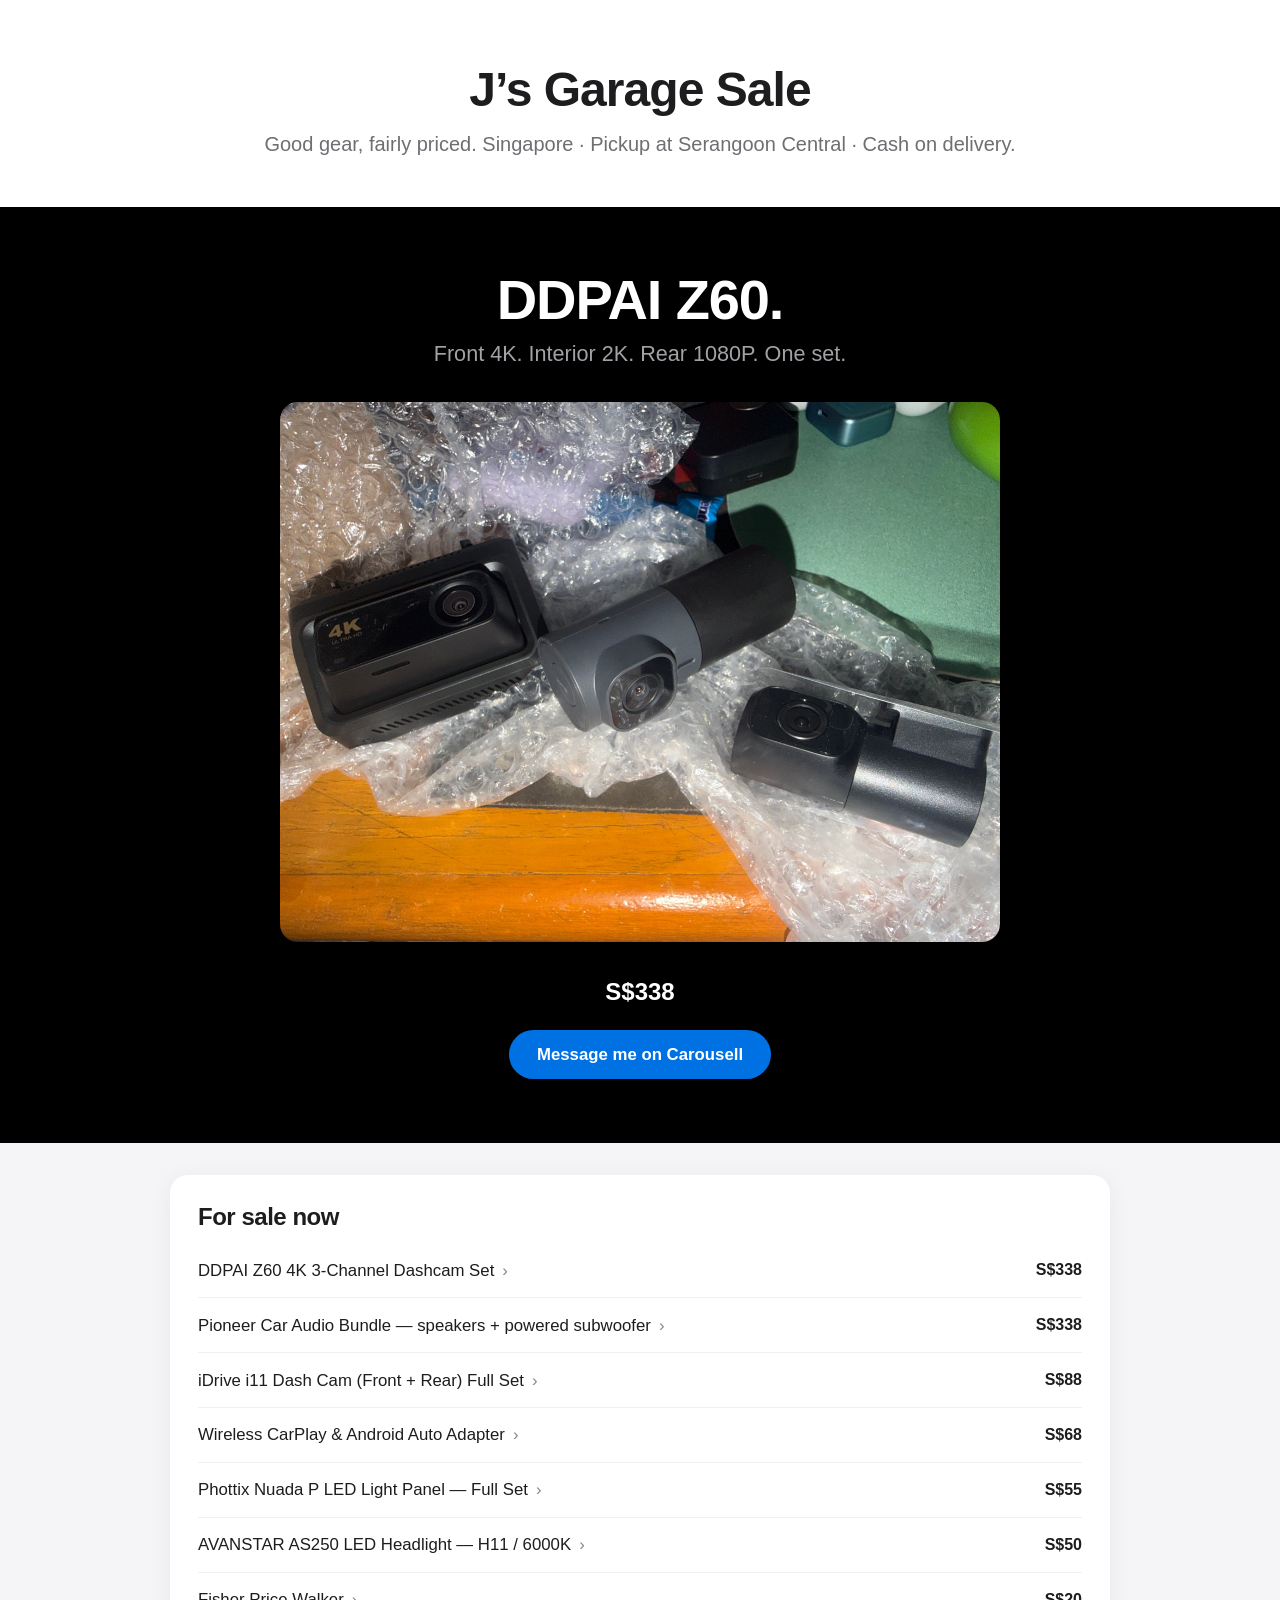
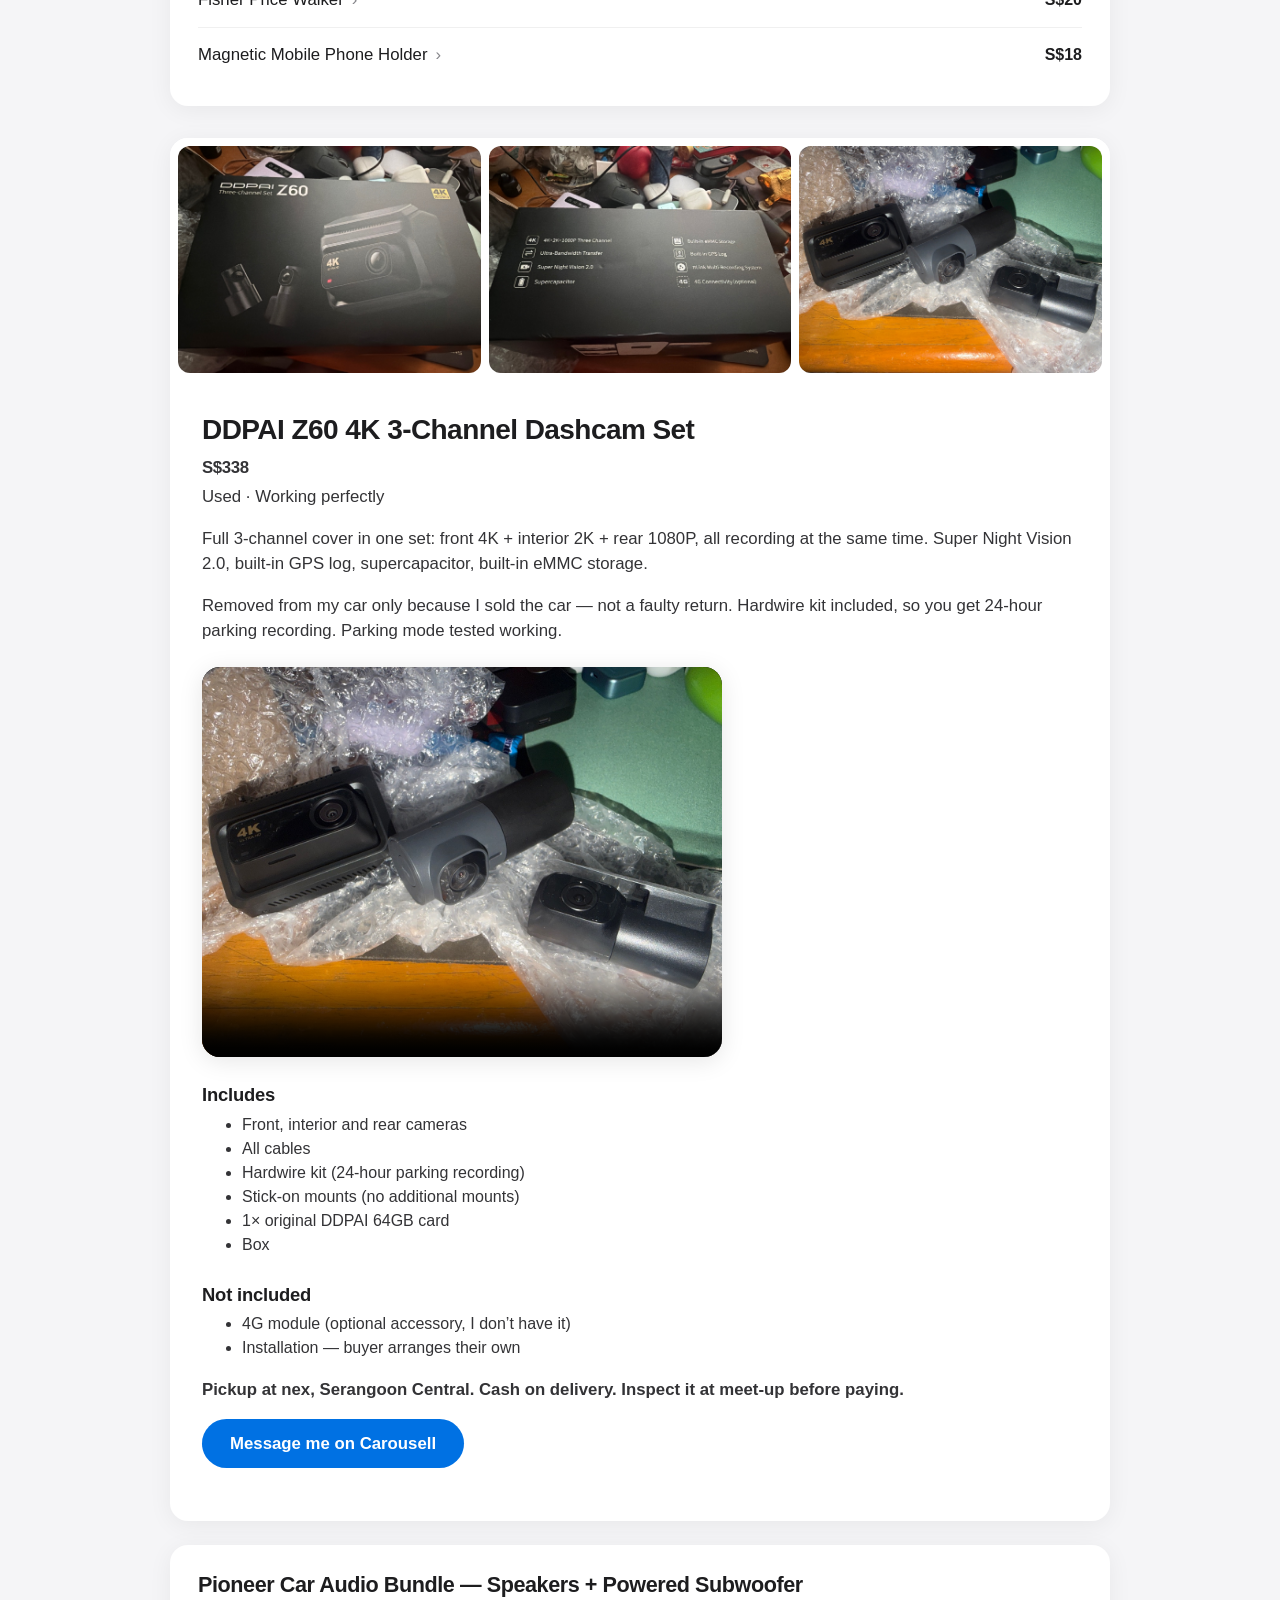
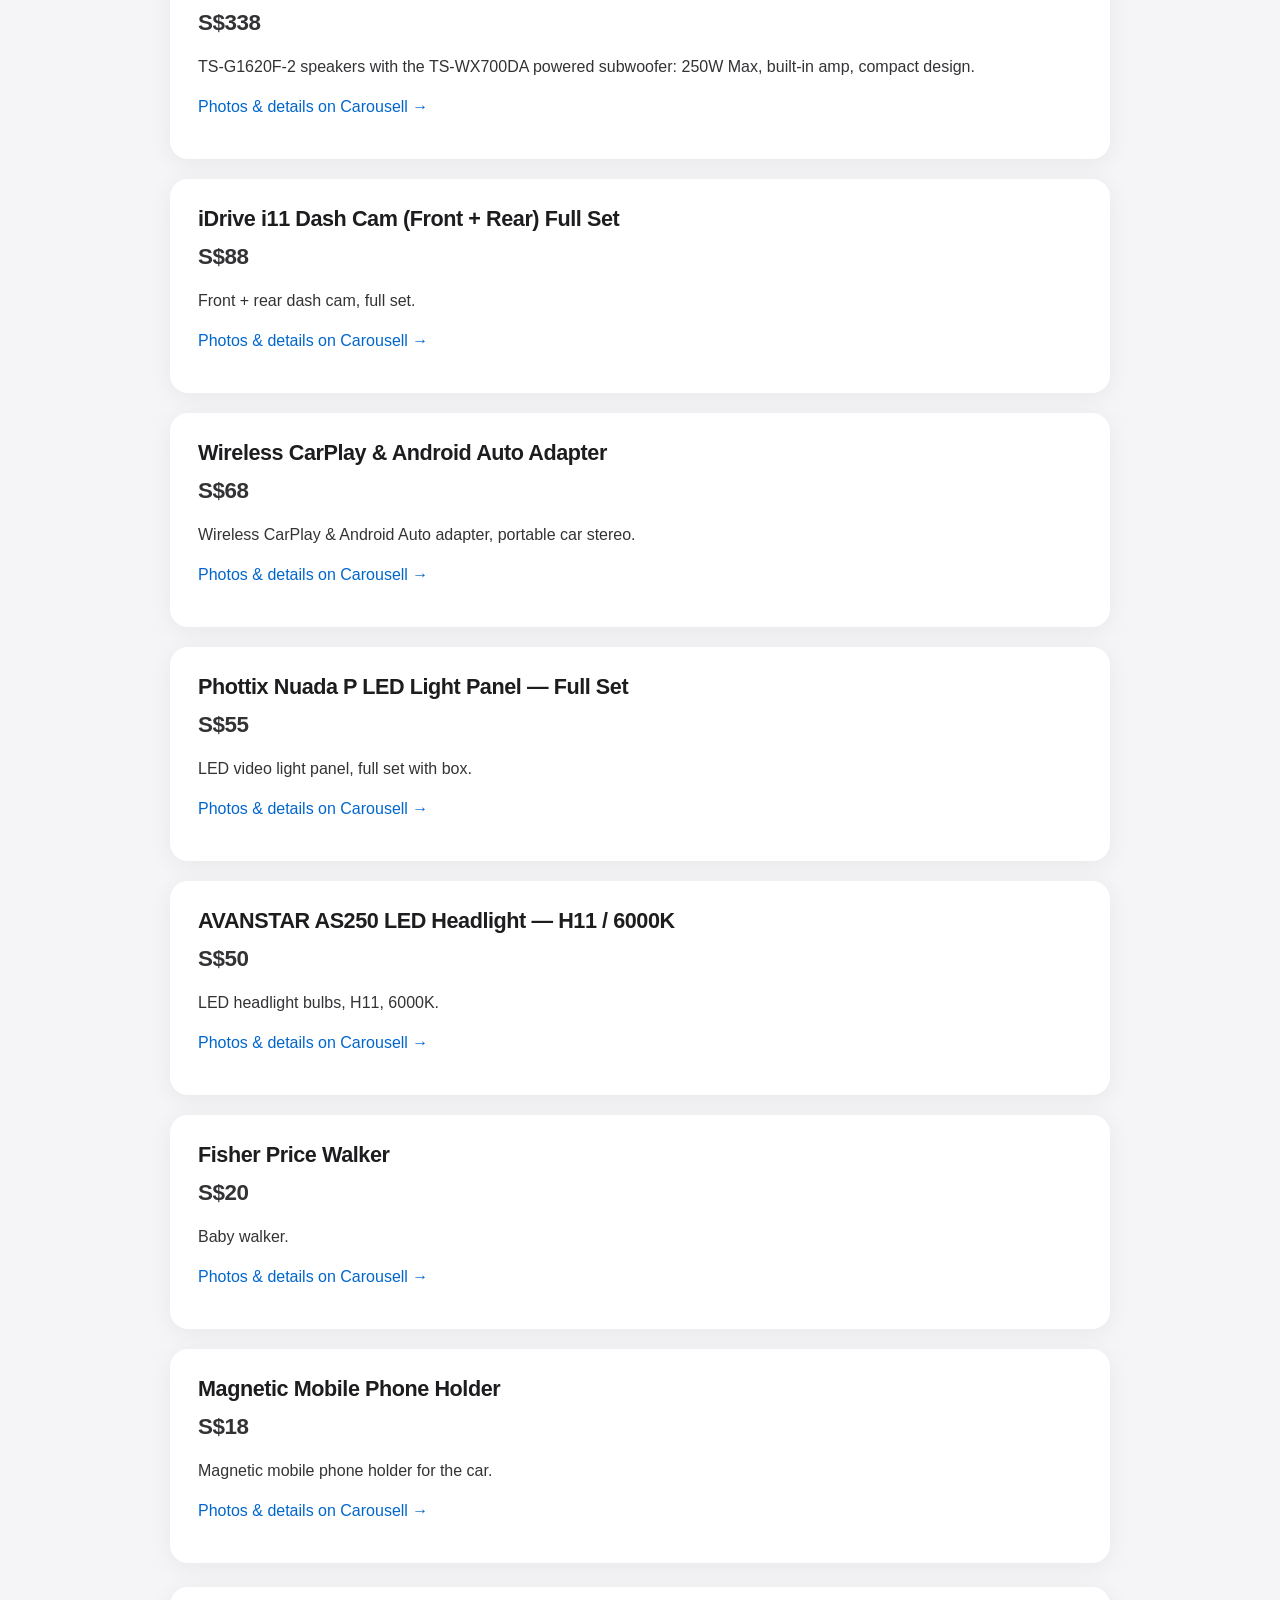
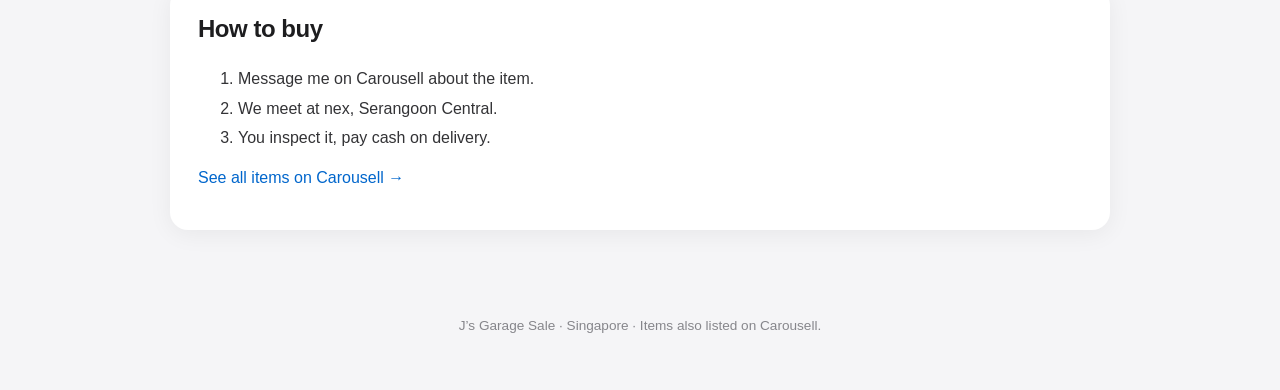
==== index.html @ acc8c7e9 "Add files via upload" ====
<!DOCTYPE html>
<html lang="en">
<head>
<meta charset="utf-8">
<meta name="viewport" content="width=device-width, initial-scale=1">
<title>J's Garage Sale Singapore — Dashcams, Car Audio, LED Lights &amp; More</title>
<meta name="description" content="Garage sale in Singapore: used DDPAI Z60 4K dashcam S$338, Pioneer car audio bundle with powered subwoofer S$338, iDrive dash cam S$88, CarPlay adapter S$68, LED headlights, phone holder, LED light panel and more. Pickup Serangoon Central, cash on delivery.">
<meta property="og:type" content="website">
<meta property="og:title" content="J's Garage Sale — Singapore">
<meta property="og:description" content="Dashcams, car audio, LED lights and more, fairly priced. Pickup Serangoon Central, cash on delivery.">
<meta property="og:image" content="ddpai-cameras.jpg">
<script type="application/ld+json">
{
  "@context": "https://schema.org",
  "@type": "ItemList",
  "name": "J's Garage Sale — Singapore",
  "itemListElement": [
    {
      "@type": "ListItem", "position": 1,
      "item": {
        "@type": "Product",
        "name": "DDPAI Z60 4K 3-Channel Dashcam Set",
        "description": "Used DDPAI Z60 three-channel dashcam set: front 4K + interior 2K + rear 1080P, Super Night Vision 2.0, built-in GPS log, supercapacitor, built-in eMMC storage. Hardwire kit included for 24-hour parking recording.",
        "image": ["ddpai-box-front.jpg", "ddpai-box-back.jpg", "ddpai-cameras.jpg"],
        "brand": { "@type": "Brand", "name": "DDPAI" },
        "url": "https://www.carousell.sg/p/ddpai-z60-4k-3-channel-1472301287/",
        "offers": { "@type": "Offer", "priceCurrency": "SGD", "price": "338", "availability": "https://schema.org/InStock", "itemCondition": "https://schema.org/UsedCondition" }
      }
    },
    {
      "@type": "ListItem", "position": 2,
      "item": {
        "@type": "Product",
        "name": "Pioneer Car Audio Bundle — TS-G1620F-2 Speakers + TS-WX700DA Powered Subwoofer",
        "description": "Pioneer car audio bundle: TS-G1620F-2 speakers with TS-WX700DA powered subwoofer, 250W Max, built-in amp, compact design.",
        "brand": { "@type": "Brand", "name": "Pioneer" },
        "url": "https://www.carousell.sg/u/clickgift/",
        "offers": { "@type": "Offer", "priceCurrency": "SGD", "price": "338", "availability": "https://schema.org/InStock", "itemCondition": "https://schema.org/UsedCondition" }
      }
    },
    {
      "@type": "ListItem", "position": 3,
      "item": {
        "@type": "Product",
        "name": "iDrive i11 Dash Cam (Front + Rear) Full Set",
        "url": "https://www.carousell.sg/u/clickgift/",
        "offers": { "@type": "Offer", "priceCurrency": "SGD", "price": "88", "availability": "https://schema.org/InStock", "itemCondition": "https://schema.org/UsedCondition" }
      }
    },
    {
      "@type": "ListItem", "position": 4,
      "item": {
        "@type": "Product",
        "name": "Wireless CarPlay & Android Auto Adapter",
        "url": "https://www.carousell.sg/u/clickgift/",
        "offers": { "@type": "Offer", "priceCurrency": "SGD", "price": "68", "availability": "https://schema.org/InStock", "itemCondition": "https://schema.org/UsedCondition" }
      }
    },
    {
      "@type": "ListItem", "position": 5,
      "item": {
        "@type": "Product",
        "name": "AVANSTAR AS250 LED Headlight — H11 / 6000K",
        "url": "https://www.carousell.sg/u/clickgift/",
        "offers": { "@type": "Offer", "priceCurrency": "SGD", "price": "50", "availability": "https://schema.org/InStock", "itemCondition": "https://schema.org/UsedCondition" }
      }
    },
    {
      "@type": "ListItem", "position": 6,
      "item": {
        "@type": "Product",
        "name": "Phottix Nuada P LED Light Panel — Full Set",
        "url": "https://www.carousell.sg/u/clickgift/",
        "offers": { "@type": "Offer", "priceCurrency": "SGD", "price": "55", "availability": "https://schema.org/InStock", "itemCondition": "https://schema.org/UsedCondition" }
      }
    },
    {
      "@type": "ListItem", "position": 7,
      "item": {
        "@type": "Product",
        "name": "Magnetic Mobile Phone Holder",
        "url": "https://www.carousell.sg/u/clickgift/",
        "offers": { "@type": "Offer", "priceCurrency": "SGD", "price": "18", "availability": "https://schema.org/InStock", "itemCondition": "https://schema.org/UsedCondition" }
      }
    },
    {
      "@type": "ListItem", "position": 8,
      "item": {
        "@type": "Product",
        "name": "Fisher Price Walker",
        "brand": { "@type": "Brand", "name": "Fisher-Price" },
        "url": "https://www.carousell.sg/u/clickgift/",
        "offers": { "@type": "Offer", "priceCurrency": "SGD", "price": "20", "availability": "https://schema.org/InStock", "itemCondition": "https://schema.org/UsedCondition" }
      }
    }
  ]
}
</script>
<link rel="stylesheet" href="styles.css">
</head>
<body>
<header>
  <h1>J&rsquo;s Garage Sale</h1>
  <p class="tagline">Good gear, fairly priced. Singapore &middot; Pickup at Serangoon Central &middot; Cash on delivery.</p>
</header>

<section class="hero">
  <h2>DDPAI Z60.</h2>
  <p class="hero-sub">Front 4K. Interior 2K. Rear 1080P. One set.</p>
  <img src="ddpai-cameras.jpg" alt="DDPAI Z60 front, interior and rear cameras">
  <p class="hero-price">S$338</p>
  <p><a class="button" href="https://www.carousell.sg/p/ddpai-z60-4k-3-channel-1472301287/">Message me on Carousell</a></p>
</section>

<main>
  <nav class="index" aria-label="Items for sale">
    <h2>For sale now</h2>
    <ul>
      <li><a href="#ddpai-z60">DDPAI Z60 4K 3-Channel Dashcam Set</a> <span>S$338</span></li>
      <li><a href="#pioneer-bundle">Pioneer Car Audio Bundle — speakers + powered subwoofer</a> <span>S$338</span></li>
      <li><a href="#idrive-i11">iDrive i11 Dash Cam (Front + Rear) Full Set</a> <span>S$88</span></li>
      <li><a href="#carplay-adapter">Wireless CarPlay &amp; Android Auto Adapter</a> <span>S$68</span></li>
      <li><a href="#phottix-nuadap">Phottix Nuada P LED Light Panel — Full Set</a> <span>S$55</span></li>
      <li><a href="#avanstars250">AVANSTAR AS250 LED Headlight — H11 / 6000K</a> <span>S$50</span></li>
      <li><a href="#fisher-walker">Fisher Price Walker</a> <span>S$20</span></li>
      <li><a href="#phone-holder">Magnetic Mobile Phone Holder</a> <span>S$18</span></li>
    </ul>
  </nav>

  <article class="item" id="ddpai-z60">
    <div class="photos">
      <img src="ddpai-box-front.jpg" alt="DDPAI Z60 three-channel set, retail box front" loading="lazy">
      <img src="ddpai-box-back.jpg" alt="DDPAI Z60 retail box back with specifications" loading="lazy">
      <img src="ddpai-cameras.jpg" alt="DDPAI Z60 front, interior and rear cameras" loading="lazy">
    </div>

    <div class="details">
      <h2>DDPAI Z60 4K 3-Channel Dashcam Set</h2>
      <p class="price">S$338</p>
      <p class="condition">Used &middot; Working perfectly</p>

      <p>Full 3-channel cover in one set: front 4K + interior 2K + rear 1080P, all recording at the same time. Super Night Vision 2.0, built-in GPS log, supercapacitor, built-in eMMC storage.</p>
      <p>Removed from my car only because I sold the car &mdash; not a faulty return. Hardwire kit included, so you get 24-hour parking recording. Parking mode tested working.</p>

      <video controls preload="metadata" poster="ddpai-cameras.jpg">
        <source src="ddpai-z60-ad-21s.mp4" type="video/mp4">
      </video>

      <h3>Includes</h3>
      <ul>
        <li>Front, interior and rear cameras</li>
        <li>All cables</li>
        <li>Hardwire kit (24-hour parking recording)</li>
        <li>Stick-on mounts (no additional mounts)</li>
        <li>1&times; original DDPAI 64GB card</li>
        <li>Box</li>
      </ul>

      <h3>Not included</h3>
      <ul>
        <li>4G module (optional accessory, I don&rsquo;t have it)</li>
        <li>Installation &mdash; buyer arranges their own</li>
      </ul>

      <p class="deal">Pickup at nex, Serangoon Central. Cash on delivery. Inspect it at meet-up before paying.</p>

      <p><a class="button" href="https://www.carousell.sg/p/ddpai-z60-4k-3-channel-1472301287/">Message me on Carousell</a></p>
    </div>
  </article>

  <section class="item-mini" id="pioneer-bundle">
    <h2>Pioneer Car Audio Bundle — Speakers + Powered Subwoofer</h2>
    <p class="price">S$338</p>
    <p>TS-G1620F-2 speakers with the TS-WX700DA powered subwoofer: 250W Max, built-in amp, compact design.</p>
    <p><a href="https://www.carousell.sg/u/clickgift/">Photos &amp; details on Carousell &rarr;</a></p>
  </section>

  <section class="item-mini" id="idrive-i11">
    <h2>iDrive i11 Dash Cam (Front + Rear) Full Set</h2>
    <p class="price">S$88</p>
    <p>Front + rear dash cam, full set.</p>
    <p><a href="https://www.carousell.sg/u/clickgift/">Photos &amp; details on Carousell &rarr;</a></p>
  </section>

  <section class="item-mini" id="carplay-adapter">
    <h2>Wireless CarPlay &amp; Android Auto Adapter</h2>
    <p class="price">S$68</p>
    <p>Wireless CarPlay &amp; Android Auto adapter, portable car stereo.</p>
    <p><a href="https://www.carousell.sg/u/clickgift/">Photos &amp; details on Carousell &rarr;</a></p>
  </section>

  <section class="item-mini" id="phottix-nuadap">
    <h2>Phottix Nuada P LED Light Panel — Full Set</h2>
    <p class="price">S$55</p>
    <p>LED video light panel, full set with box.</p>
    <p><a href="https://www.carousell.sg/u/clickgift/">Photos &amp; details on Carousell &rarr;</a></p>
  </section>

  <section class="item-mini" id="avanstars250">
    <h2>AVANSTAR AS250 LED Headlight — H11 / 6000K</h2>
    <p class="price">S$50</p>
    <p>LED headlight bulbs, H11, 6000K.</p>
    <p><a href="https://www.carousell.sg/u/clickgift/">Photos &amp; details on Carousell &rarr;</a></p>
  </section>

  <section class="item-mini" id="fisher-walker">
    <h2>Fisher Price Walker</h2>
    <p class="price">S$20</p>
    <p>Baby walker.</p>
    <p><a href="https://www.carousell.sg/u/clickgift/">Photos &amp; details on Carousell &rarr;</a></p>
  </section>

  <section class="item-mini" id="phone-holder">
    <h2>Magnetic Mobile Phone Holder</h2>
    <p class="price">S$18</p>
    <p>Magnetic mobile phone holder for the car.</p>
    <p><a href="https://www.carousell.sg/u/clickgift/">Photos &amp; details on Carousell &rarr;</a></p>
  </section>

  <section class="how">
    <h2>How to buy</h2>
    <ol>
      <li>Message me on Carousell about the item.</li>
      <li>We meet at nex, Serangoon Central.</li>
      <li>You inspect it, pay cash on delivery.</li>
    </ol>
    <p><a href="https://www.carousell.sg/u/clickgift/">See all items on Carousell &rarr;</a></p>
  </section>
</main>

<footer>
  <p>J&rsquo;s Garage Sale &middot; Singapore &middot; Items also listed on Carousell.</p>
</footer>
</body>
</html>
---- styles.css ----
/* J's Garage Sale — Apple-style: clean, big type, soft cards, lots of air. */

* { box-sizing: border-box; }

html { scroll-behavior: smooth; }

body {
  margin: 0;
  font-family: -apple-system, BlinkMacSystemFont, "SF Pro Display", "SF Pro Text", "Segoe UI", Roboto, Helvetica, Arial, sans-serif;
  color: #1d1d1f;
  background: #f5f5f7;
  line-height: 1.5;
  -webkit-font-smoothing: antialiased;
}

a { color: #0066cc; text-decoration: none; }
a:hover { text-decoration: underline; }

/* Header — white, huge type, like a product page hero. */
header {
  background: #fff;
  text-align: center;
  padding: 4rem 1.25rem 3rem;
}

header h1 {
  margin: 0 0 0.75rem;
  font-size: 3rem;
  font-weight: 700;
  letter-spacing: -0.02em;
  line-height: 1.1;
}

.tagline {
  margin: 0;
  color: #6e6e73;
  font-size: 1.25rem;
  font-weight: 400;
}

main { max-width: 980px; margin: 0 auto; padding: 2rem 1.25rem 3rem; }

/* Hero — black product banner, Apple style. */
.hero {
  background: #000;
  color: #f5f5f7;
  text-align: center;
  padding: 4rem 1.25rem 3rem;
}

.hero h2 {
  margin: 0 0 0.5rem;
  font-size: 3.5rem;
  font-weight: 700;
  letter-spacing: -0.02em;
  line-height: 1.05;
  color: #fff;
}

.hero-sub {
  margin: 0 0 2rem;
  font-size: 1.35rem;
  color: #a1a1a6;
}

.hero img {
  width: 100%;
  max-width: 720px;
  display: block;
  margin: 0 auto 2rem;
  border-radius: 18px;
}

.hero-price {
  font-size: 1.5rem;
  font-weight: 700;
  color: #fff;
  margin: 0 0 1.25rem;
}

.hero .button { font-size: 1.05rem; }

/* Index — clean list rows with chevrons, Apple Store style. */
.index {
  background: #fff;
  border-radius: 18px;
  box-shadow: 0 4px 24px rgba(0, 0, 0, 0.06);
  padding: 1.5rem 1.75rem;
  margin-bottom: 2rem;
}

.index h2 {
  margin: 0 0 0.5rem;
  font-size: 1.5rem;
  font-weight: 700;
  letter-spacing: -0.02em;
}

.index ul { list-style: none; margin: 0; padding: 0; }

.index li {
  display: flex;
  justify-content: space-between;
  align-items: center;
  gap: 1rem;
  padding: 0.9rem 0;
  border-bottom: 1px solid #f0f0f0;
}

.index li:last-child { border-bottom: none; }

.index li a {
  color: #1d1d1f;
  font-size: 1.05rem;
}

.index li a:hover { color: #0066cc; text-decoration: none; }

.index li a::after {
  content: "›";
  color: #86868b;
  margin-left: 0.5rem;
}

.index li span { font-weight: 600; white-space: nowrap; }

/* Featured item — big white card. */
.item {
  background: #fff;
  border-radius: 18px;
  box-shadow: 0 4px 24px rgba(0, 0, 0, 0.06);
  overflow: hidden;
  margin-bottom: 1.5rem;
}

.photos {
  display: grid;
  grid-template-columns: repeat(3, 1fr);
  gap: 8px;
  padding: 8px;
  background: #fff;
}

.photos img {
  width: 100%;
  height: 100%;
  object-fit: cover;
  display: block;
  aspect-ratio: 4 / 3;
  border-radius: 12px;
}

.details { padding: 2rem 2rem 2.25rem; }

.details h2 {
  margin: 0 0 0.5rem;
  font-size: 1.75rem;
  font-weight: 700;
  letter-spacing: -0.02em;
  line-height: 1.2;
}

.price {
  font-size: 1.75rem;
  font-weight: 700;
  letter-spacing: -0.02em;
  margin: 0.25rem 0;
}

.condition { color: #6e6e73; margin-top: 0; }

.details p { font-size: 1.05rem; color: #333336; }

video {
  width: 100%;
  max-width: 520px;
  display: block;
  margin: 1.5rem 0;
  border-radius: 18px;
  background: #000;
  box-shadow: 0 4px 24px rgba(0, 0, 0, 0.1);
}

.details h3 {
  margin: 1.5rem 0 0.25rem;
  font-size: 1.15rem;
  letter-spacing: -0.01em;
}

.details ul { margin-top: 0.25rem; color: #333336; }

.deal { font-weight: 600; color: #1d1d1f; }

/* Apple pill button. */
.button {
  display: inline-block;
  background: #0071e3;
  color: #fff;
  text-decoration: none;
  font-weight: 600;
  font-size: 1.05rem;
  padding: 0.75rem 1.75rem;
  border-radius: 980px;
}

.button:hover { background: #0077ed; text-decoration: none; }

/* Smaller items — cards that lift on hover. */
.item-mini {
  background: #fff;
  border-radius: 18px;
  box-shadow: 0 4px 24px rgba(0, 0, 0, 0.06);
  padding: 1.5rem 1.75rem;
  margin-top: 1.25rem;
  transition: transform 0.2s ease, box-shadow 0.2s ease;
}

.item-mini:hover {
  transform: translateY(-2px);
  box-shadow: 0 8px 32px rgba(0, 0, 0, 0.1);
}

.item-mini h2 {
  margin: 0 0 0.25rem;
  font-size: 1.35rem;
  font-weight: 700;
  letter-spacing: -0.02em;
}

.item-mini .price { font-size: 1.4rem; }
.item-mini p { color: #333336; }

/* How to buy. */
.how {
  background: #fff;
  border-radius: 18px;
  box-shadow: 0 4px 24px rgba(0, 0, 0, 0.06);
  padding: 1.5rem 1.75rem;
  margin-top: 1.5rem;
}

.how h2 {
  margin-top: 0;
  font-size: 1.5rem;
  letter-spacing: -0.02em;
}

.how ol { color: #333336; }
.how li { margin-bottom: 0.35rem; }

footer {
  text-align: center;
  color: #86868b;
  font-size: 0.85rem;
  padding: 1.5rem 1rem 2.5rem;
}

@media (max-width: 640px) {
  header { padding: 3rem 1.25rem 2.25rem; }
  header h1 { font-size: 2.1rem; }
  .tagline { font-size: 1.05rem; }
  .photos { grid-template-columns: 1fr; }
  .photos img { aspect-ratio: 16 / 10; }
  .details { padding: 1.5rem; }
  .index, .item-mini, .how { padding: 1.25rem; }
}
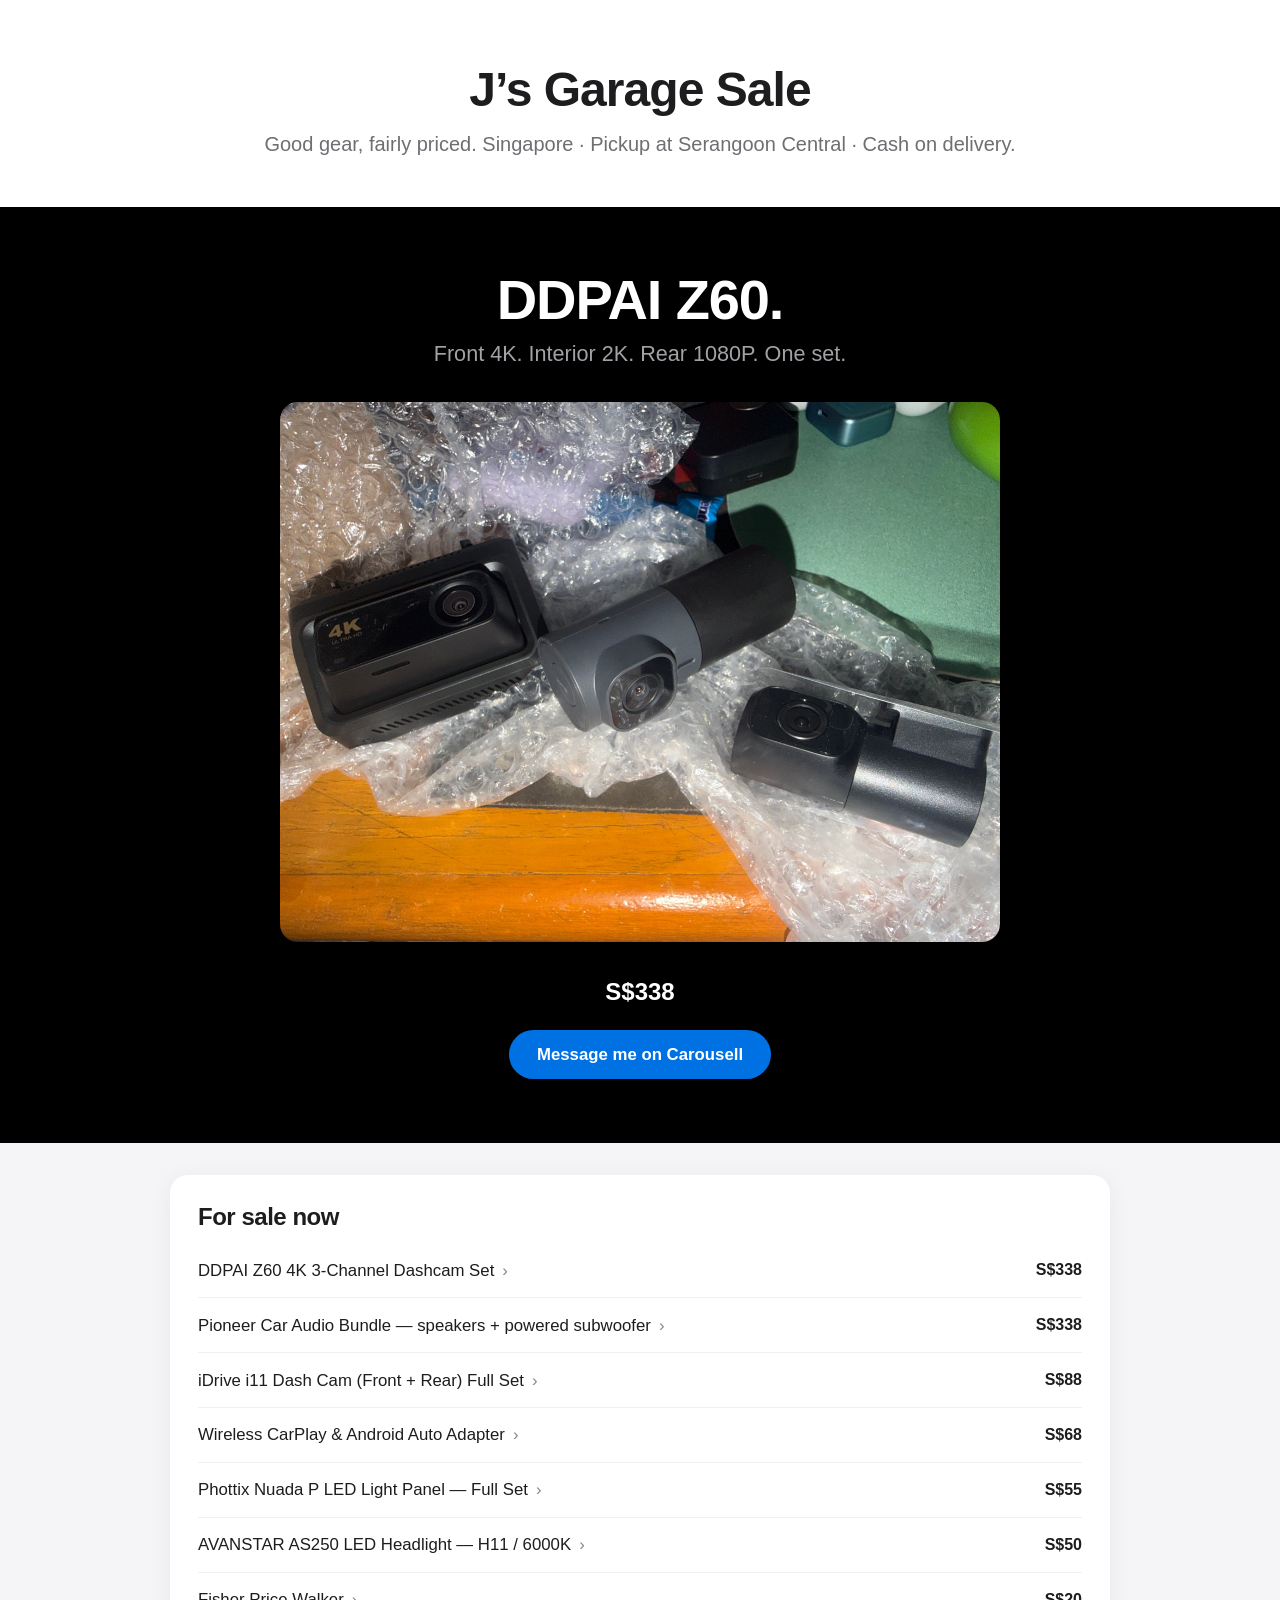
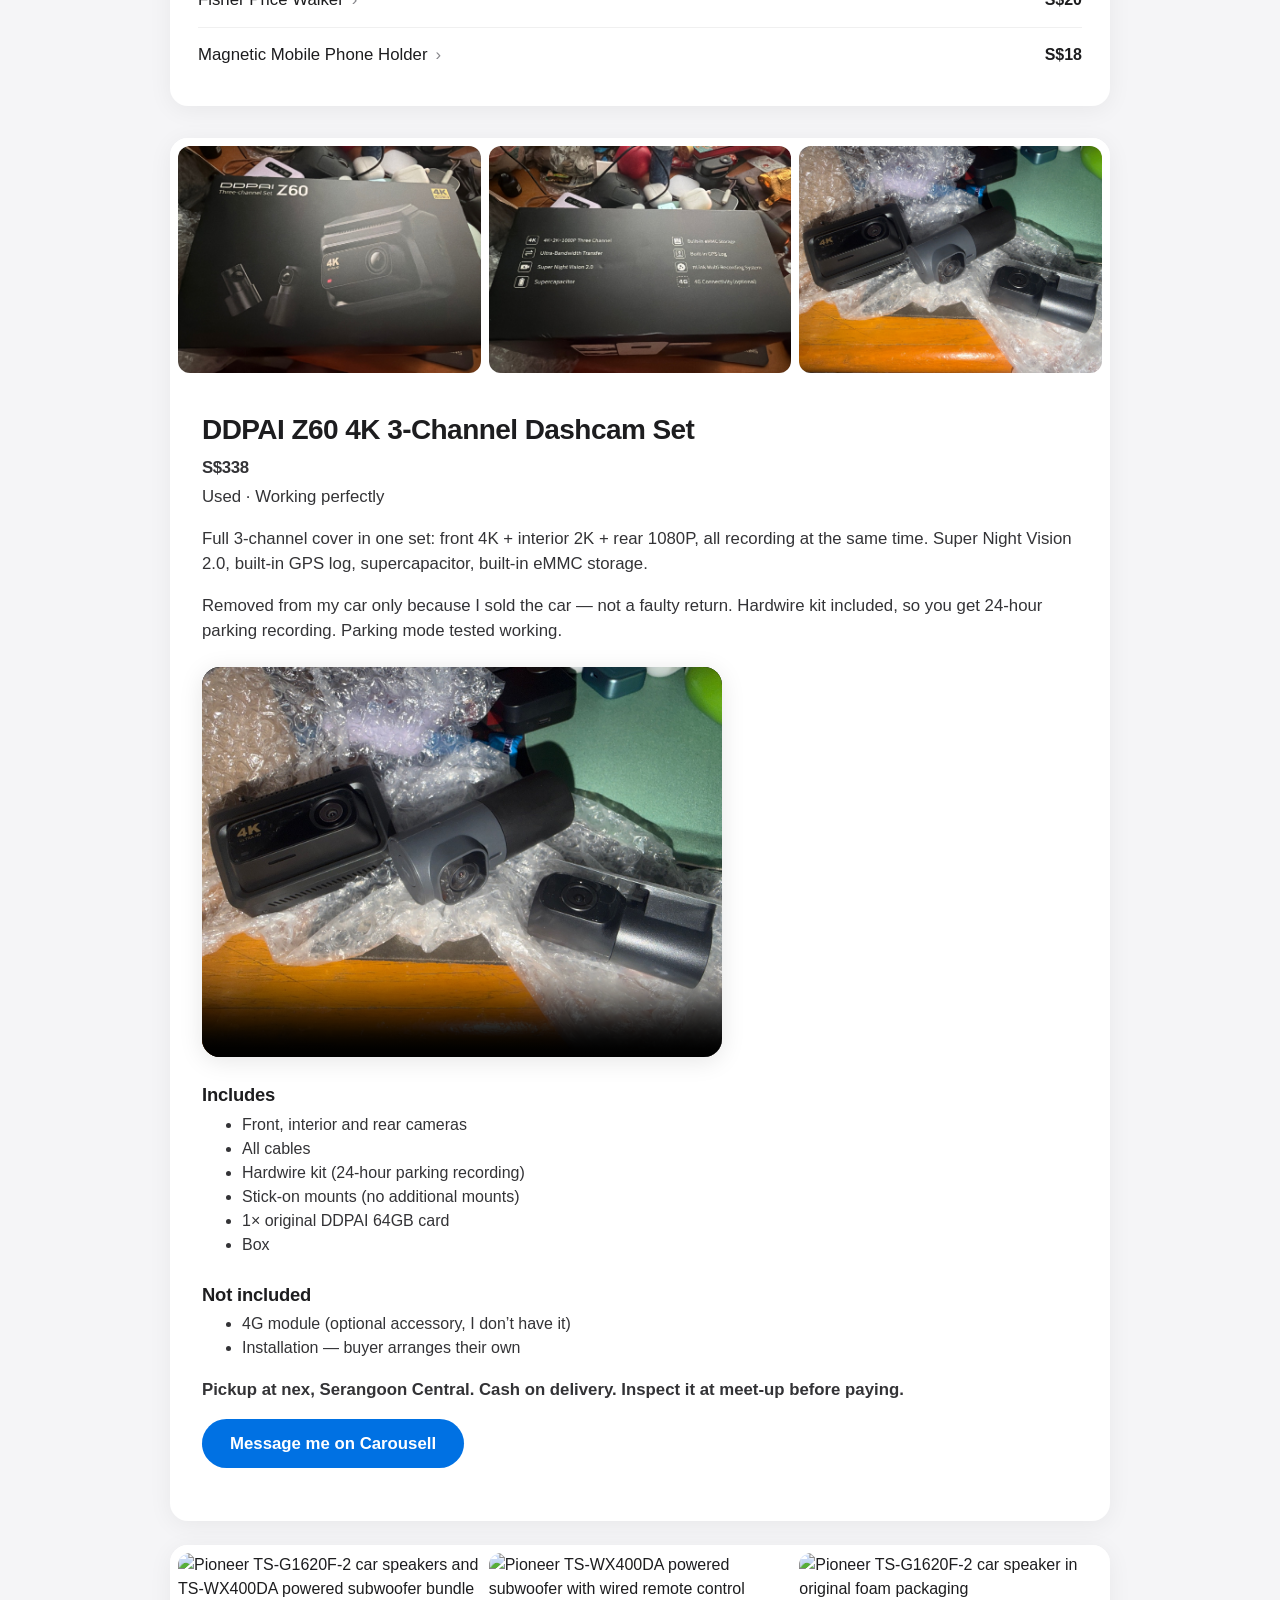
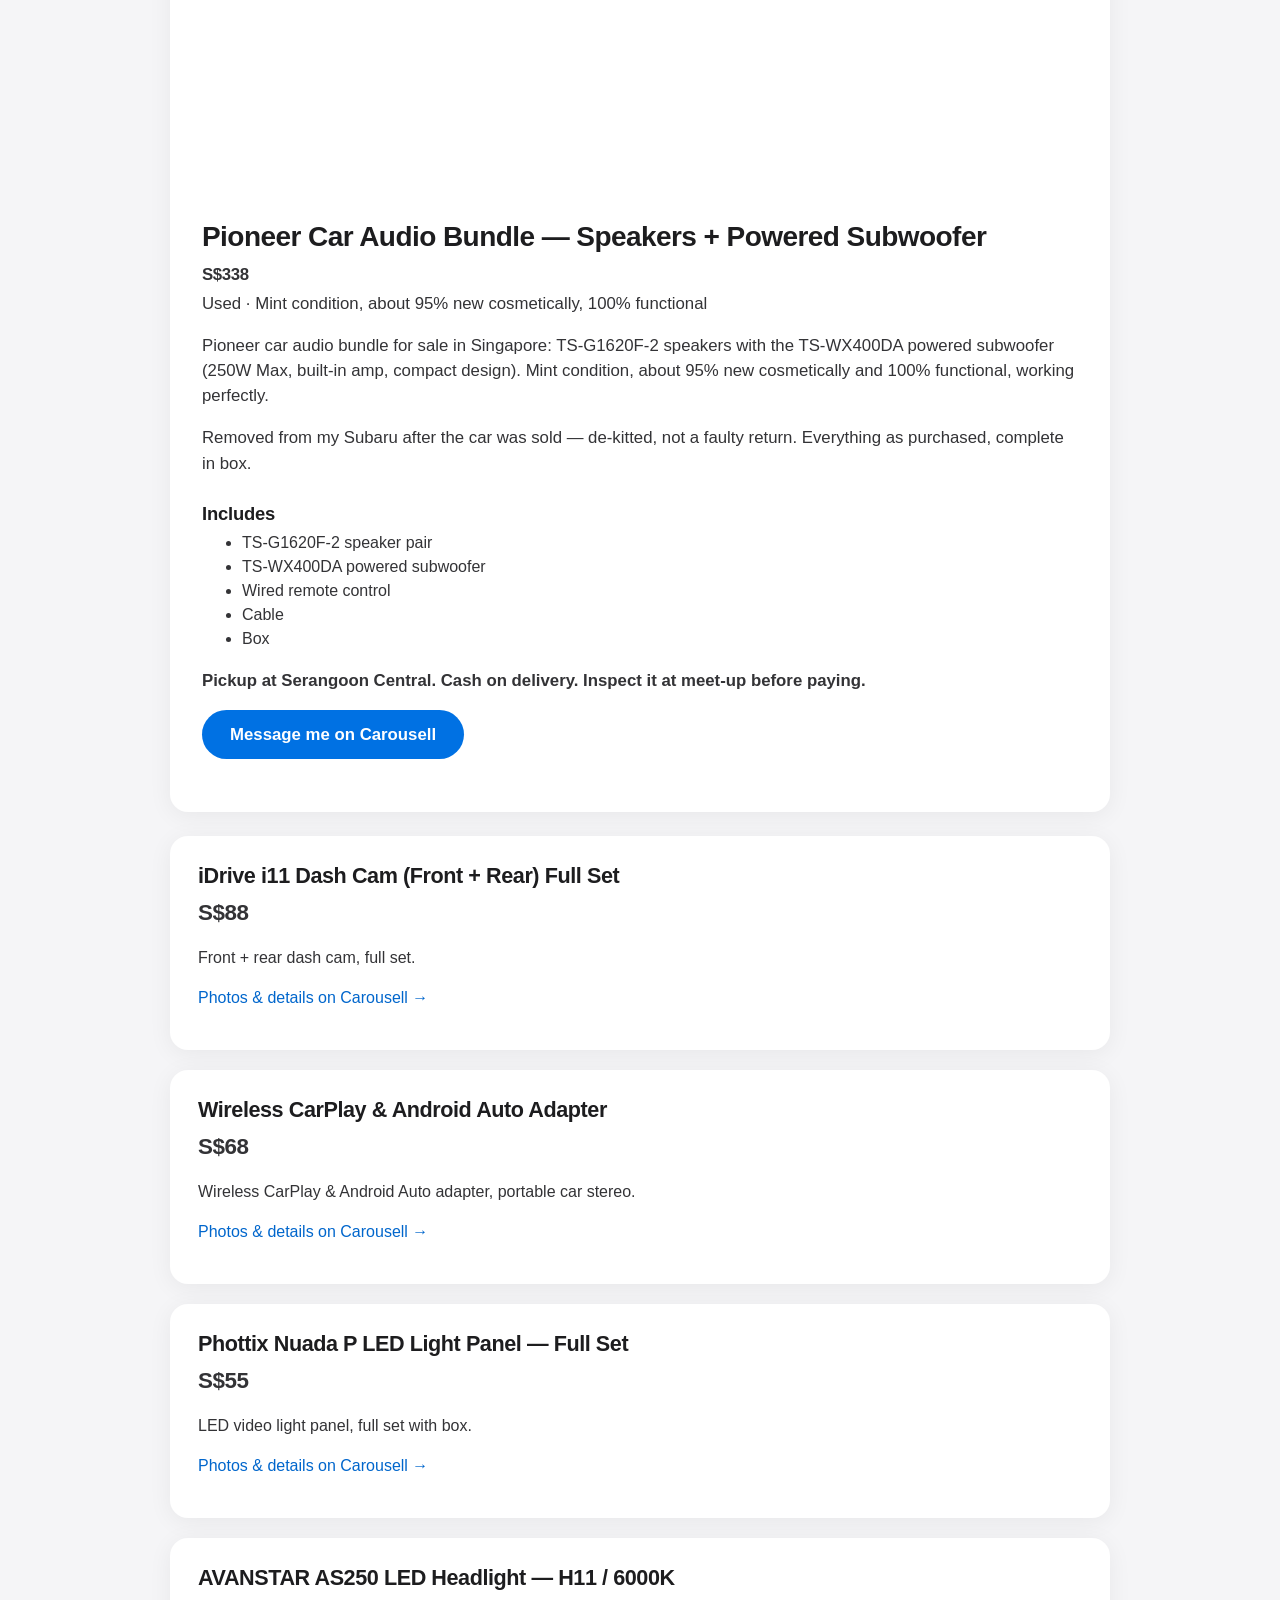
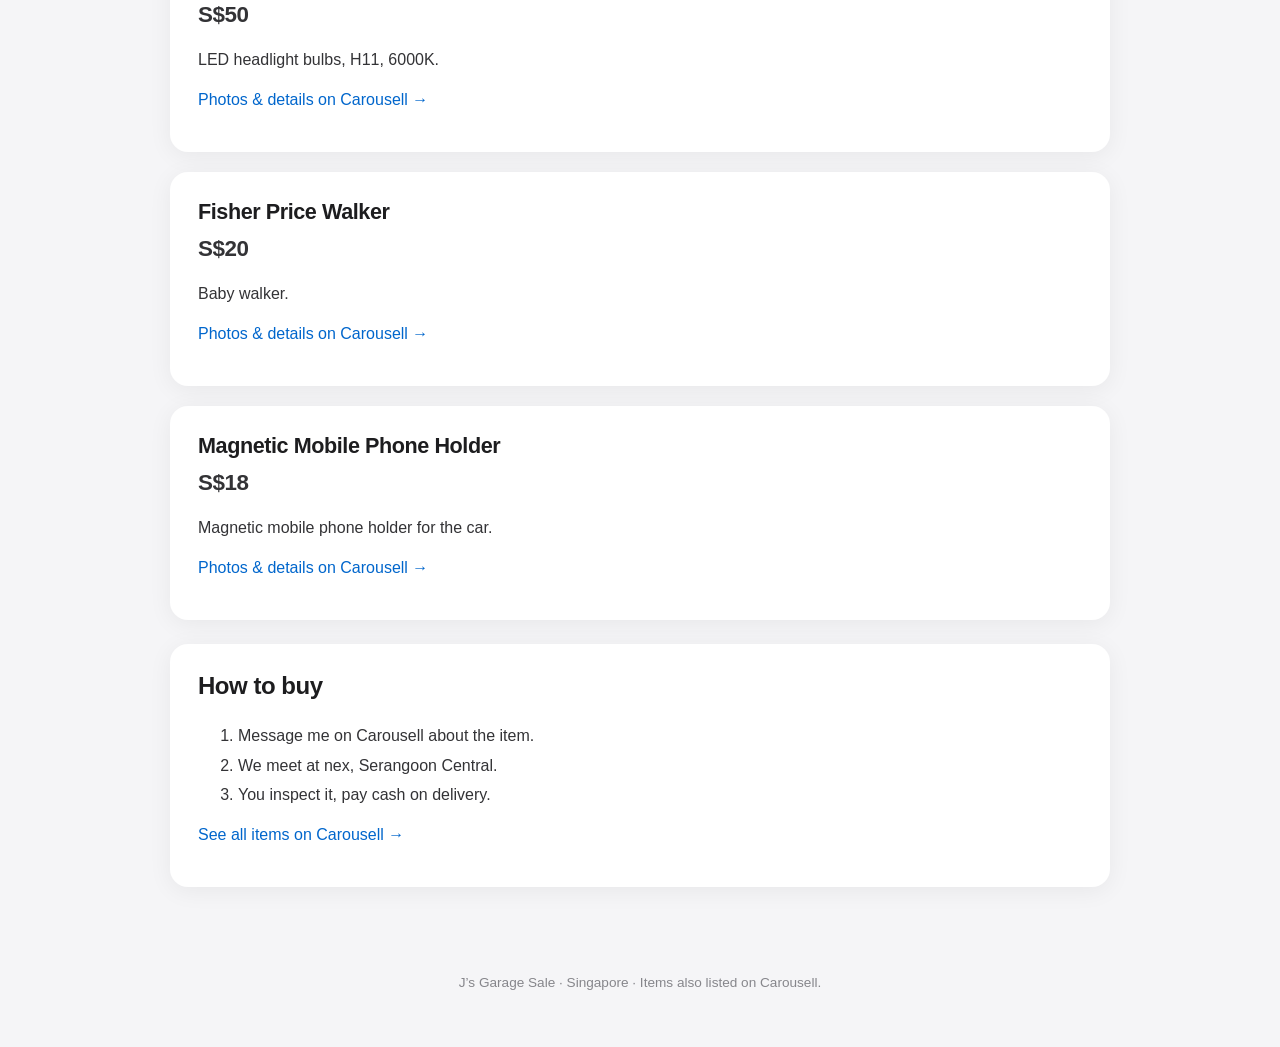
==== commit 125451a7: "Rename Updated index.html to index.html" ====
--- a/index.html
+++ b/index.html
@@ -31,8 +31,9 @@
       "@type": "ListItem", "position": 2,
       "item": {
         "@type": "Product",
-        "name": "Pioneer Car Audio Bundle — TS-G1620F-2 Speakers + TS-WX700DA Powered Subwoofer",
-        "description": "Pioneer car audio bundle: TS-G1620F-2 speakers with TS-WX700DA powered subwoofer, 250W Max, built-in amp, compact design.",
+        "name": "Pioneer Car Audio Bundle — TS-G1620F-2 Speakers + TS-WX400DA Powered Subwoofer",
+        "description": "Pioneer car audio bundle for sale in Singapore: TS-G1620F-2 speakers with the TS-WX400DA powered subwoofer (250W Max, built-in amp, compact design). Mint condition, about 95% new cosmetically and 100% functional, working perfectly. Everything as purchased, complete in box. Removed from a Subaru after the car was sold.",
+        "image": ["pioneer-bundle.jpg", "pioneer-subwoofer.jpg", "pioneer-speakers.jpg"],
         "brand": { "@type": "Brand", "name": "Pioneer" },
         "url": "https://www.carousell.sg/u/clickgift/",
         "offers": { "@type": "Offer", "priceCurrency": "SGD", "price": "338", "availability": "https://schema.org/InStock", "itemCondition": "https://schema.org/UsedCondition" }
@@ -168,12 +169,35 @@
     </div>
   </article>
 
-  <section class="item-mini" id="pioneer-bundle">
-    <h2>Pioneer Car Audio Bundle — Speakers + Powered Subwoofer</h2>
-    <p class="price">S$338</p>
-    <p>TS-G1620F-2 speakers with the TS-WX700DA powered subwoofer: 250W Max, built-in amp, compact design.</p>
-    <p><a href="https://www.carousell.sg/u/clickgift/">Photos &amp; details on Carousell &rarr;</a></p>
-  </section>
+  <article class="item" id="pioneer-bundle">
+    <div class="photos">
+      <img src="pioneer-bundle.jpg" alt="Pioneer TS-G1620F-2 car speakers and TS-WX400DA powered subwoofer bundle" loading="lazy">
+      <img src="pioneer-subwoofer.jpg" alt="Pioneer TS-WX400DA powered subwoofer with wired remote control" loading="lazy">
+      <img src="pioneer-speakers.jpg" alt="Pioneer TS-G1620F-2 car speaker in original foam packaging" loading="lazy">
+    </div>
+
+    <div class="details">
+      <h2>Pioneer Car Audio Bundle — Speakers + Powered Subwoofer</h2>
+      <p class="price">S$338</p>
+      <p class="condition">Used &middot; Mint condition, about 95% new cosmetically, 100% functional</p>
+
+      <p>Pioneer car audio bundle for sale in Singapore: TS-G1620F-2 speakers with the TS-WX400DA powered subwoofer (250W Max, built-in amp, compact design). Mint condition, about 95% new cosmetically and 100% functional, working perfectly.</p>
+      <p>Removed from my Subaru after the car was sold &mdash; de-kitted, not a faulty return. Everything as purchased, complete in box.</p>
+
+      <h3>Includes</h3>
+      <ul>
+        <li>TS-G1620F-2 speaker pair</li>
+        <li>TS-WX400DA powered subwoofer</li>
+        <li>Wired remote control</li>
+        <li>Cable</li>
+        <li>Box</li>
+      </ul>
+
+      <p class="deal">Pickup at Serangoon Central. Cash on delivery. Inspect it at meet-up before paying.</p>
+
+      <p><a class="button" href="https://www.carousell.sg/u/clickgift/">Message me on Carousell</a></p>
+    </div>
+  </article>
 
   <section class="item-mini" id="idrive-i11">
     <h2>iDrive i11 Dash Cam (Front + Rear) Full Set</h2>
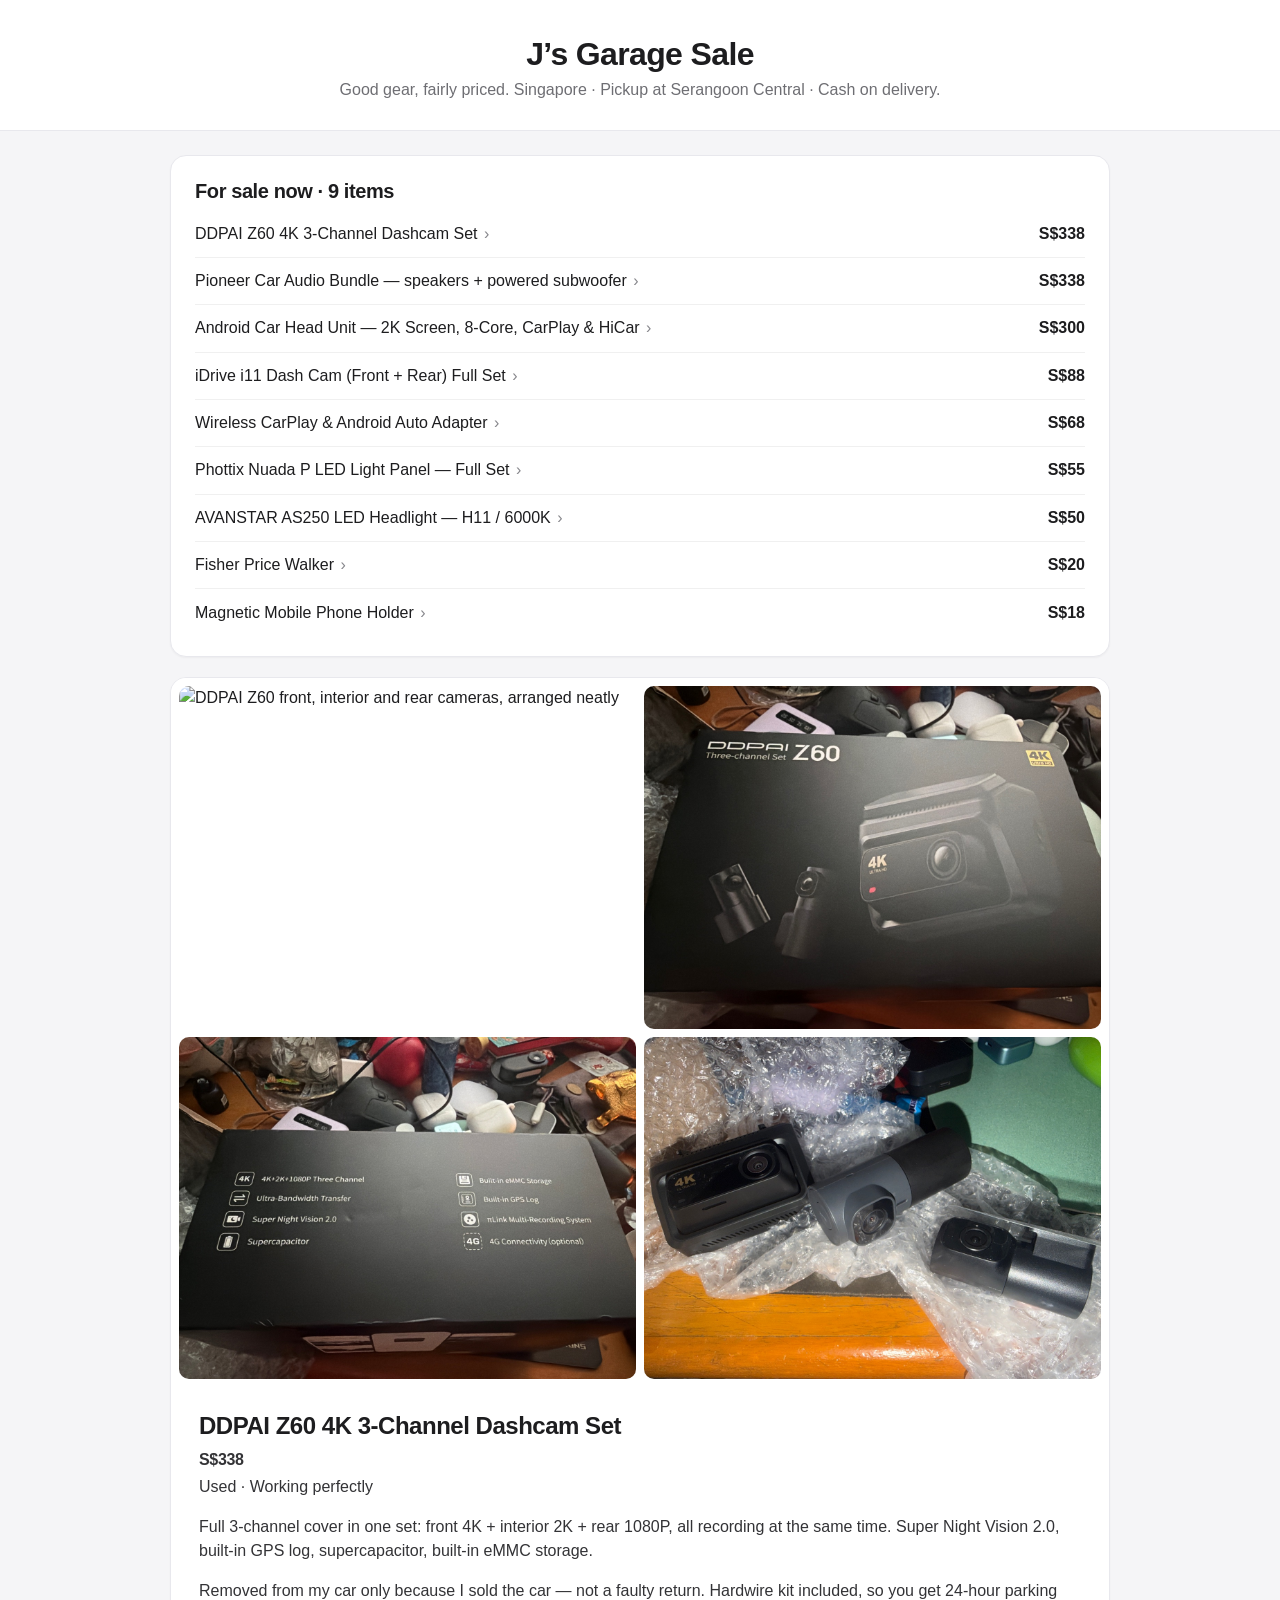
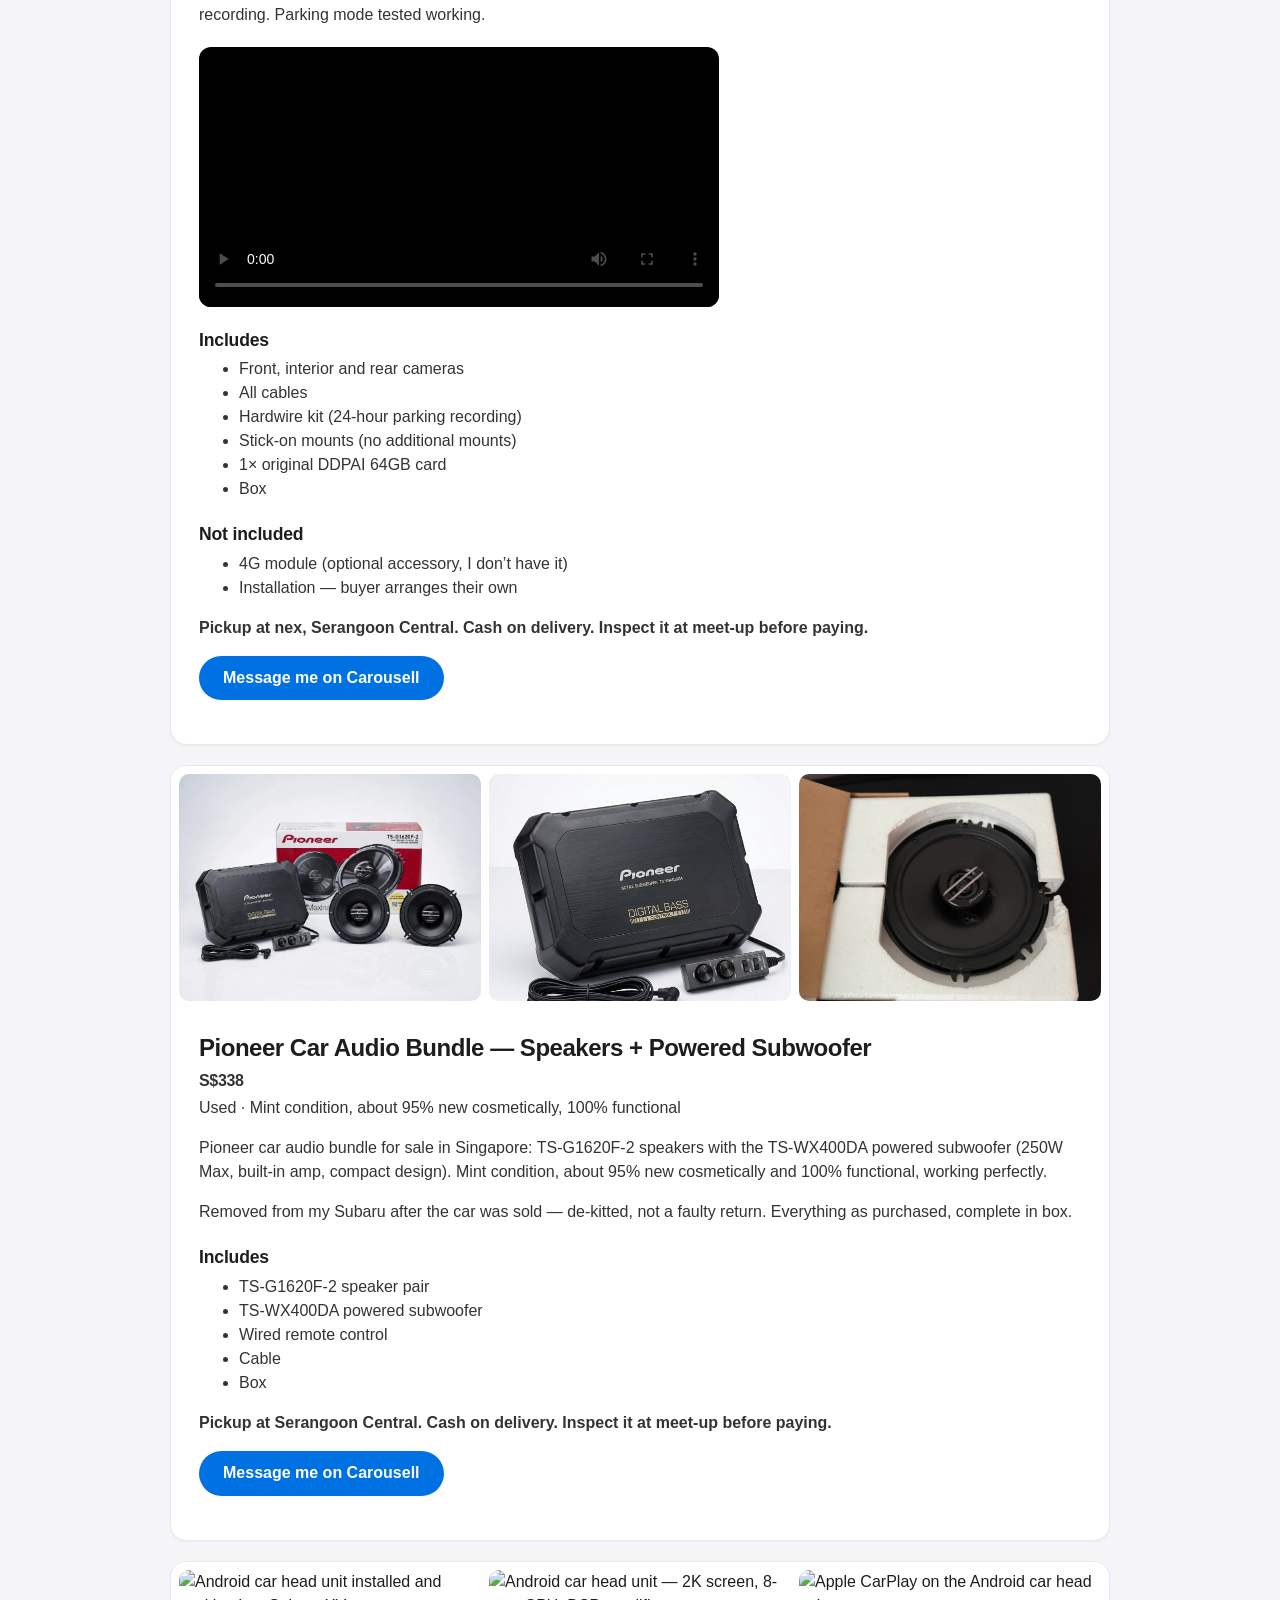
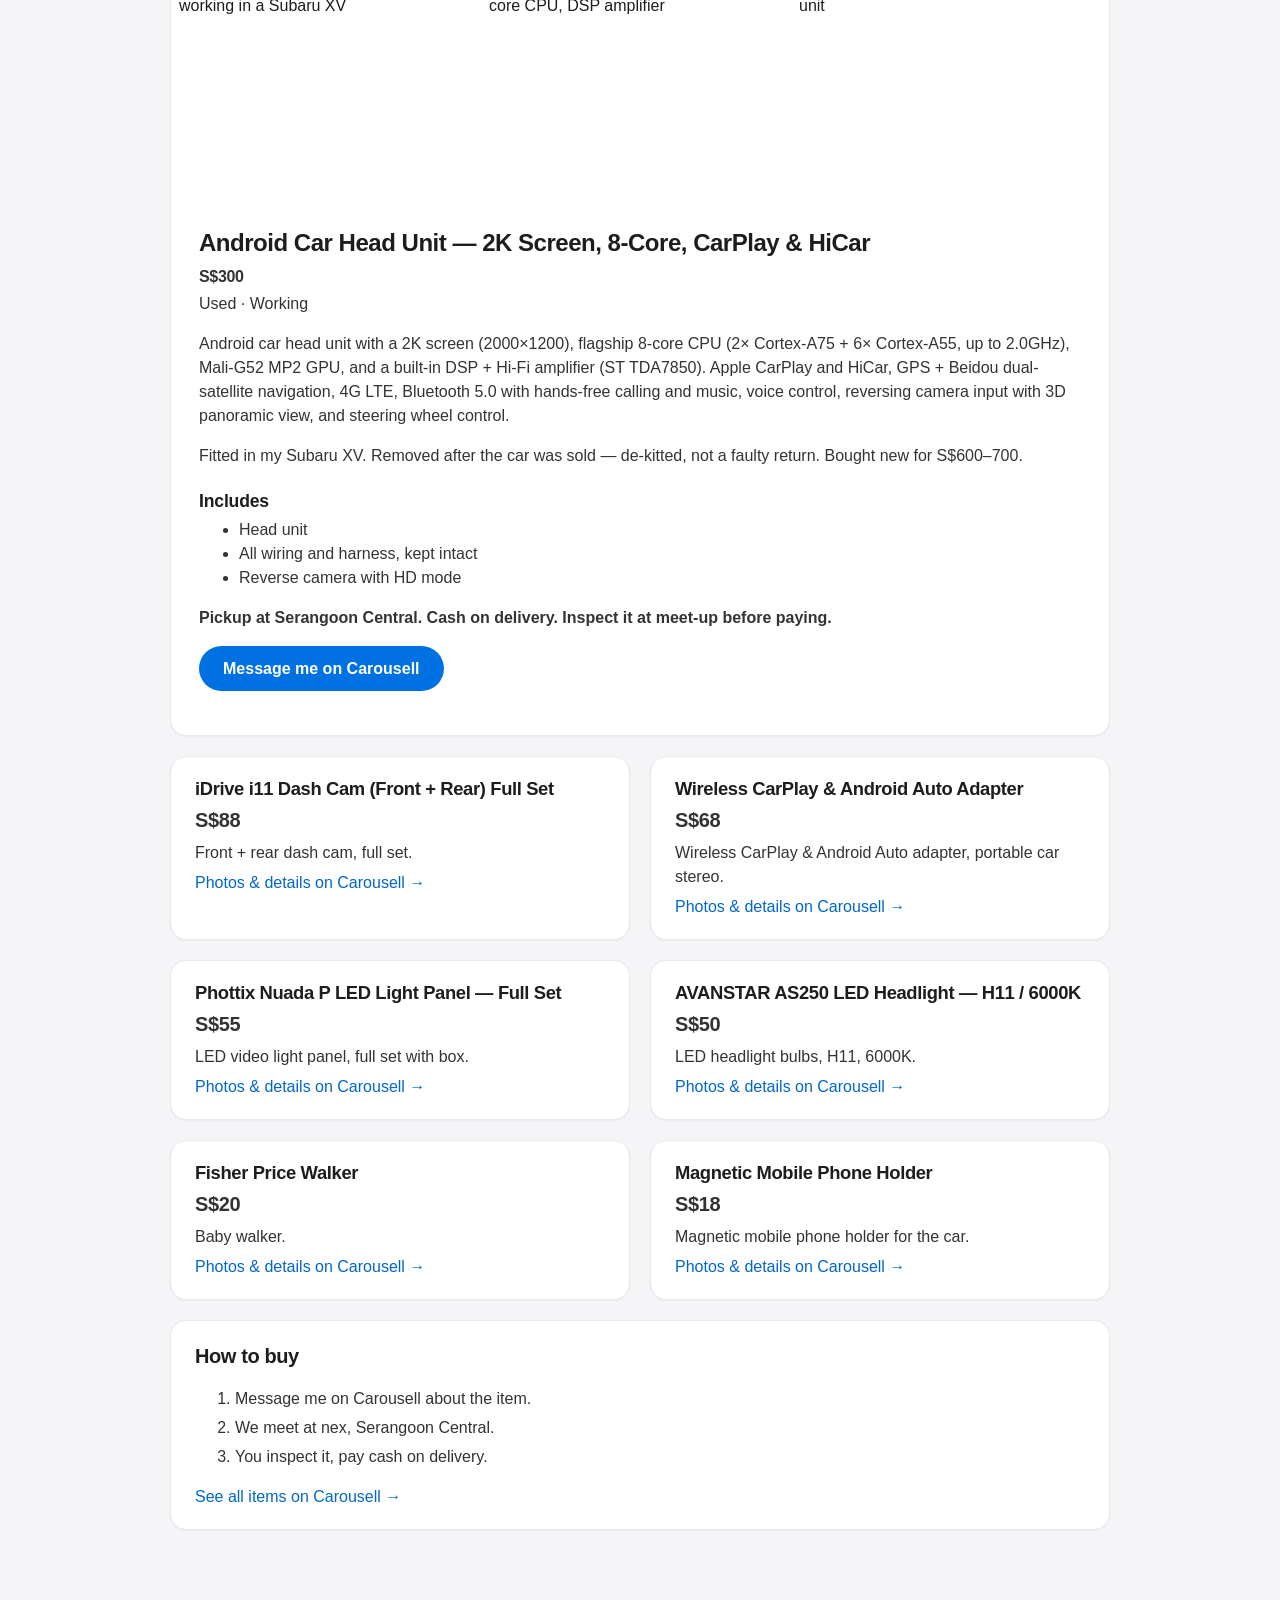
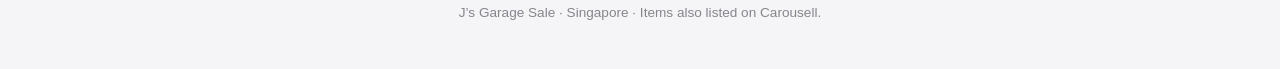
==== commit 386d528f: "Add files via upload" ====
--- a/index.html
+++ b/index.html
@@ -4,11 +4,11 @@
 <meta charset="utf-8">
 <meta name="viewport" content="width=device-width, initial-scale=1">
 <title>J's Garage Sale Singapore — Dashcams, Car Audio, LED Lights &amp; More</title>
-<meta name="description" content="Garage sale in Singapore: used DDPAI Z60 4K dashcam S$338, Pioneer car audio bundle with powered subwoofer S$338, iDrive dash cam S$88, CarPlay adapter S$68, LED headlights, phone holder, LED light panel and more. Pickup Serangoon Central, cash on delivery.">
+<meta name="description" content="Garage sale in Singapore: used DDPAI Z60 4K dashcam S$338, Pioneer car audio bundle with powered subwoofer S$338, Android car head unit S$300, iDrive dash cam S$88, CarPlay adapter S$68, LED headlights, phone holder, LED light panel and more. Pickup Serangoon Central, cash on delivery.">
 <meta property="og:type" content="website">
 <meta property="og:title" content="J's Garage Sale — Singapore">
 <meta property="og:description" content="Dashcams, car audio, LED lights and more, fairly priced. Pickup Serangoon Central, cash on delivery.">
-<meta property="og:image" content="ddpai-cameras.jpg">
+<meta property="og:image" content="ddpai-cameras-clean.jpg">
 <script type="application/ld+json">
 {
   "@context": "https://schema.org",
@@ -21,7 +21,7 @@
         "@type": "Product",
         "name": "DDPAI Z60 4K 3-Channel Dashcam Set",
         "description": "Used DDPAI Z60 three-channel dashcam set: front 4K + interior 2K + rear 1080P, Super Night Vision 2.0, built-in GPS log, supercapacitor, built-in eMMC storage. Hardwire kit included for 24-hour parking recording.",
-        "image": ["ddpai-box-front.jpg", "ddpai-box-back.jpg", "ddpai-cameras.jpg"],
+        "image": ["ddpai-cameras-clean.jpg", "ddpai-box-front.jpg", "ddpai-box-back.jpg", "ddpai-cameras.jpg"],
         "brand": { "@type": "Brand", "name": "DDPAI" },
         "url": "https://www.carousell.sg/p/ddpai-z60-4k-3-channel-1472301287/",
         "offers": { "@type": "Offer", "priceCurrency": "SGD", "price": "338", "availability": "https://schema.org/InStock", "itemCondition": "https://schema.org/UsedCondition" }
@@ -43,13 +43,24 @@
       "@type": "ListItem", "position": 3,
       "item": {
         "@type": "Product",
+        "name": "Android Car Head Unit — 2K Screen, 8-Core CPU, CarPlay & HiCar",
+        "description": "Android car head unit: 2K screen (2000x1200), 8-core CPU, DSP + Hi-Fi amplifier, Apple CarPlay and HiCar, GPS + Beidou navigation, 4G LTE, Bluetooth 5.0, voice control, reversing camera with HD mode. Fitted in a Subaru XV; all wiring and harness intact. Bought new for S$600-700.",
+        "image": ["headunit-installed.jpg", "headunit-main.jpg", "headunit-carplay.jpg"],
+        "url": "https://www.carousell.sg/u/clickgift/",
+        "offers": { "@type": "Offer", "priceCurrency": "SGD", "price": "300", "availability": "https://schema.org/InStock", "itemCondition": "https://schema.org/UsedCondition" }
+      }
+    },
+    {
+      "@type": "ListItem", "position": 4,
+      "item": {
+        "@type": "Product",
         "name": "iDrive i11 Dash Cam (Front + Rear) Full Set",
         "url": "https://www.carousell.sg/u/clickgift/",
         "offers": { "@type": "Offer", "priceCurrency": "SGD", "price": "88", "availability": "https://schema.org/InStock", "itemCondition": "https://schema.org/UsedCondition" }
       }
     },
     {
-      "@type": "ListItem", "position": 4,
+      "@type": "ListItem", "position": 5,
       "item": {
         "@type": "Product",
         "name": "Wireless CarPlay & Android Auto Adapter",
@@ -58,7 +69,7 @@
       }
     },
     {
-      "@type": "ListItem", "position": 5,
+      "@type": "ListItem", "position": 6,
       "item": {
         "@type": "Product",
         "name": "AVANSTAR AS250 LED Headlight — H11 / 6000K",
@@ -67,7 +78,7 @@
       }
     },
     {
-      "@type": "ListItem", "position": 6,
+      "@type": "ListItem", "position": 7,
       "item": {
         "@type": "Product",
         "name": "Phottix Nuada P LED Light Panel — Full Set",
@@ -76,7 +87,7 @@
       }
     },
     {
-      "@type": "ListItem", "position": 7,
+      "@type": "ListItem", "position": 8,
       "item": {
         "@type": "Product",
         "name": "Magnetic Mobile Phone Holder",
@@ -85,7 +96,7 @@
       }
     },
     {
-      "@type": "ListItem", "position": 8,
+      "@type": "ListItem", "position": 9,
       "item": {
         "@type": "Product",
         "name": "Fisher Price Walker",
@@ -105,20 +116,13 @@
   <p class="tagline">Good gear, fairly priced. Singapore &middot; Pickup at Serangoon Central &middot; Cash on delivery.</p>
 </header>
 
-<section class="hero">
-  <h2>DDPAI Z60.</h2>
-  <p class="hero-sub">Front 4K. Interior 2K. Rear 1080P. One set.</p>
-  <img src="ddpai-cameras.jpg" alt="DDPAI Z60 front, interior and rear cameras">
-  <p class="hero-price">S$338</p>
-  <p><a class="button" href="https://www.carousell.sg/p/ddpai-z60-4k-3-channel-1472301287/">Message me on Carousell</a></p>
-</section>
-
 <main>
   <nav class="index" aria-label="Items for sale">
-    <h2>For sale now</h2>
+    <h2>For sale now &middot; 9 items</h2>
     <ul>
       <li><a href="#ddpai-z60">DDPAI Z60 4K 3-Channel Dashcam Set</a> <span>S$338</span></li>
       <li><a href="#pioneer-bundle">Pioneer Car Audio Bundle — speakers + powered subwoofer</a> <span>S$338</span></li>
+      <li><a href="#headunit">Android Car Head Unit — 2K Screen, 8-Core, CarPlay &amp; HiCar</a> <span>S$300</span></li>
       <li><a href="#idrive-i11">iDrive i11 Dash Cam (Front + Rear) Full Set</a> <span>S$88</span></li>
       <li><a href="#carplay-adapter">Wireless CarPlay &amp; Android Auto Adapter</a> <span>S$68</span></li>
       <li><a href="#phottix-nuadap">Phottix Nuada P LED Light Panel — Full Set</a> <span>S$55</span></li>
@@ -129,10 +133,11 @@
   </nav>
 
   <article class="item" id="ddpai-z60">
-    <div class="photos">
+    <div class="photos four">
+      <img src="ddpai-cameras-clean.jpg" alt="DDPAI Z60 front, interior and rear cameras, arranged neatly" loading="lazy">
       <img src="ddpai-box-front.jpg" alt="DDPAI Z60 three-channel set, retail box front" loading="lazy">
       <img src="ddpai-box-back.jpg" alt="DDPAI Z60 retail box back with specifications" loading="lazy">
-      <img src="ddpai-cameras.jpg" alt="DDPAI Z60 front, interior and rear cameras" loading="lazy">
+      <img src="ddpai-cameras.jpg" alt="DDPAI Z60 front, interior and rear cameras — actual unit" loading="lazy">
     </div>
 
     <div class="details">
@@ -143,7 +148,7 @@
       <p>Full 3-channel cover in one set: front 4K + interior 2K + rear 1080P, all recording at the same time. Super Night Vision 2.0, built-in GPS log, supercapacitor, built-in eMMC storage.</p>
       <p>Removed from my car only because I sold the car &mdash; not a faulty return. Hardwire kit included, so you get 24-hour parking recording. Parking mode tested working.</p>
 
-      <video controls preload="metadata" poster="ddpai-cameras.jpg">
+      <video controls preload="metadata" poster="ddpai-cameras-clean.jpg">
         <source src="ddpai-z60-ad-21s.mp4" type="video/mp4">
       </video>
 
@@ -199,6 +204,35 @@
     </div>
   </article>
 
+  <article class="item" id="headunit">
+    <div class="photos">
+      <img src="headunit-installed.jpg" alt="Android car head unit installed and working in a Subaru XV" loading="lazy">
+      <img src="headunit-main.jpg" alt="Android car head unit — 2K screen, 8-core CPU, DSP amplifier" loading="lazy">
+      <img src="headunit-carplay.jpg" alt="Apple CarPlay on the Android car head unit" loading="lazy">
+    </div>
+
+    <div class="details">
+      <h2>Android Car Head Unit — 2K Screen, 8-Core, CarPlay &amp; HiCar</h2>
+      <p class="price">S$300</p>
+      <p class="condition">Used &middot; Working</p>
+
+      <p>Android car head unit with a 2K screen (2000&times;1200), flagship 8-core CPU (2&times; Cortex-A75 + 6&times; Cortex-A55, up to 2.0GHz), Mali-G52 MP2 GPU, and a built-in DSP + Hi-Fi amplifier (ST TDA7850). Apple CarPlay and HiCar, GPS + Beidou dual-satellite navigation, 4G LTE, Bluetooth 5.0 with hands-free calling and music, voice control, reversing camera input with 3D panoramic view, and steering wheel control.</p>
+      <p>Fitted in my Subaru XV. Removed after the car was sold &mdash; de-kitted, not a faulty return. Bought new for S$600&ndash;700.</p>
+
+      <h3>Includes</h3>
+      <ul>
+        <li>Head unit</li>
+        <li>All wiring and harness, kept intact</li>
+        <li>Reverse camera with HD mode</li>
+      </ul>
+
+      <p class="deal">Pickup at Serangoon Central. Cash on delivery. Inspect it at meet-up before paying.</p>
+
+      <p><a class="button" href="https://www.carousell.sg/u/clickgift/">Message me on Carousell</a></p>
+    </div>
+  </article>
+
+  <div class="minis">
   <section class="item-mini" id="idrive-i11">
     <h2>iDrive i11 Dash Cam (Front + Rear) Full Set</h2>
     <p class="price">S$88</p>
@@ -240,6 +274,7 @@
     <p>Magnetic mobile phone holder for the car.</p>
     <p><a href="https://www.carousell.sg/u/clickgift/">Photos &amp; details on Carousell &rarr;</a></p>
   </section>
+  </div>
 
   <section class="how">
     <h2>How to buy</h2>
--- a/styles.css
+++ b/styles.css
@@ -1,4 +1,4 @@
-/* J's Garage Sale — Apple-style: clean, big type, soft cards, lots of air. */
+/* J's Garage Sale — clean, quiet, professional. */
 
 * { box-sizing: border-box; }
 
@@ -16,82 +16,47 @@
 a { color: #0066cc; text-decoration: none; }
 a:hover { text-decoration: underline; }
 
-/* Header — white, huge type, like a product page hero. */
+/* Header — compact, one line of identity. */
 header {
   background: #fff;
   text-align: center;
-  padding: 4rem 1.25rem 3rem;
+  padding: 2.25rem 1.25rem 1.75rem;
+  border-bottom: 1px solid #e8e8ed;
 }
 
 header h1 {
-  margin: 0 0 0.75rem;
-  font-size: 3rem;
+  margin: 0 0 0.35rem;
+  font-size: 2rem;
   font-weight: 700;
   letter-spacing: -0.02em;
-  line-height: 1.1;
+  line-height: 1.15;
 }
 
 .tagline {
   margin: 0;
   color: #6e6e73;
-  font-size: 1.25rem;
-  font-weight: 400;
+  font-size: 1rem;
 }
 
-main { max-width: 980px; margin: 0 auto; padding: 2rem 1.25rem 3rem; }
+main { max-width: 980px; margin: 0 auto; padding: 1.5rem 1.25rem 2.5rem; }
 
-/* Hero — black product banner, Apple style. */
-.hero {
-  background: #000;
-  color: #f5f5f7;
-  text-align: center;
-  padding: 4rem 1.25rem 3rem;
+/* Cards — thin border, barely-there shadow. */
+.index, .item, .item-mini, .how {
+  background: #fff;
+  border: 1px solid #e8e8ed;
+  border-radius: 16px;
+  box-shadow: 0 1px 2px rgba(0, 0, 0, 0.04);
 }
 
-.hero h2 {
-  margin: 0 0 0.5rem;
-  font-size: 3.5rem;
-  font-weight: 700;
-  letter-spacing: -0.02em;
-  line-height: 1.05;
-  color: #fff;
-}
-
-.hero-sub {
-  margin: 0 0 2rem;
-  font-size: 1.35rem;
-  color: #a1a1a6;
-}
-
-.hero img {
-  width: 100%;
-  max-width: 720px;
-  display: block;
-  margin: 0 auto 2rem;
-  border-radius: 18px;
-}
-
-.hero-price {
-  font-size: 1.5rem;
-  font-weight: 700;
-  color: #fff;
-  margin: 0 0 1.25rem;
-}
-
-.hero .button { font-size: 1.05rem; }
-
-/* Index — clean list rows with chevrons, Apple Store style. */
+/* Index — compact jump list. */
 .index {
-  background: #fff;
-  border-radius: 18px;
-  box-shadow: 0 4px 24px rgba(0, 0, 0, 0.06);
-  padding: 1.5rem 1.75rem;
-  margin-bottom: 2rem;
+  padding: 1.25rem 1.5rem;
+  margin-bottom: 1.25rem;
 }
 
 .index h2 {
-  margin: 0 0 0.5rem;
-  font-size: 1.5rem;
+  margin: 0 0 0.25rem;
+  font-size: 1.25rem;
   font-weight: 700;
   letter-spacing: -0.02em;
 }
@@ -101,37 +66,21 @@
 .index li {
   display: flex;
   justify-content: space-between;
-  align-items: center;
+  align-items: baseline;
   gap: 1rem;
-  padding: 0.9rem 0;
+  padding: 0.7rem 0;
   border-bottom: 1px solid #f0f0f0;
 }
 
 .index li:last-child { border-bottom: none; }
 
-.index li a {
-  color: #1d1d1f;
-  font-size: 1.05rem;
-}
-
+.index li a { color: #1d1d1f; font-size: 1rem; }
 .index li a:hover { color: #0066cc; text-decoration: none; }
-
-.index li a::after {
-  content: "›";
-  color: #86868b;
-  margin-left: 0.5rem;
-}
-
+.index li a::after { content: "›"; color: #86868b; margin-left: 0.4rem; }
 .index li span { font-weight: 600; white-space: nowrap; }
 
-/* Featured item — big white card. */
-.item {
-  background: #fff;
-  border-radius: 18px;
-  box-shadow: 0 4px 24px rgba(0, 0, 0, 0.06);
-  overflow: hidden;
-  margin-bottom: 1.5rem;
-}
+/* Featured item. */
+.item { overflow: hidden; margin-bottom: 1.25rem; }
 
 .photos {
   display: grid;
@@ -141,52 +90,48 @@
   background: #fff;
 }
 
+.photos.four { grid-template-columns: 1fr 1fr; }
+
 .photos img {
   width: 100%;
   height: 100%;
   object-fit: cover;
   display: block;
   aspect-ratio: 4 / 3;
-  border-radius: 12px;
+  border-radius: 10px;
 }
 
-.details { padding: 2rem 2rem 2.25rem; }
+.details { padding: 1.5rem 1.75rem 1.75rem; }
 
 .details h2 {
-  margin: 0 0 0.5rem;
-  font-size: 1.75rem;
+  margin: 0 0 0.4rem;
+  font-size: 1.5rem;
   font-weight: 700;
   letter-spacing: -0.02em;
-  line-height: 1.2;
+  line-height: 1.25;
 }
 
 .price {
-  font-size: 1.75rem;
+  font-size: 1.5rem;
   font-weight: 700;
   letter-spacing: -0.02em;
-  margin: 0.25rem 0;
+  margin: 0.2rem 0;
 }
 
 .condition { color: #6e6e73; margin-top: 0; }
 
-.details p { font-size: 1.05rem; color: #333336; }
+.details p { font-size: 1rem; color: #333336; }
 
 video {
   width: 100%;
   max-width: 520px;
   display: block;
-  margin: 1.5rem 0;
-  border-radius: 18px;
+  margin: 1.25rem 0;
+  border-radius: 12px;
   background: #000;
-  box-shadow: 0 4px 24px rgba(0, 0, 0, 0.1);
 }
 
-.details h3 {
-  margin: 1.5rem 0 0.25rem;
-  font-size: 1.15rem;
-  letter-spacing: -0.01em;
-}
-
+.details h3 { margin: 1.25rem 0 0.25rem; font-size: 1.1rem; letter-spacing: -0.01em; }
 .details ul { margin-top: 0.25rem; color: #333336; }
 
 .deal { font-weight: 600; color: #1d1d1f; }
@@ -198,69 +143,57 @@
   color: #fff;
   text-decoration: none;
   font-weight: 600;
-  font-size: 1.05rem;
-  padding: 0.75rem 1.75rem;
+  font-size: 1rem;
+  padding: 0.65rem 1.5rem;
   border-radius: 980px;
 }
 
 .button:hover { background: #0077ed; text-decoration: none; }
 
-/* Smaller items — cards that lift on hover. */
-.item-mini {
-  background: #fff;
-  border-radius: 18px;
-  box-shadow: 0 4px 24px rgba(0, 0, 0, 0.06);
-  padding: 1.5rem 1.75rem;
-  margin-top: 1.25rem;
-  transition: transform 0.2s ease, box-shadow 0.2s ease;
+/* Smaller items — two-column grid. */
+.minis {
+  display: grid;
+  grid-template-columns: 1fr 1fr;
+  gap: 1.25rem;
 }
 
-.item-mini:hover {
-  transform: translateY(-2px);
-  box-shadow: 0 8px 32px rgba(0, 0, 0, 0.1);
-}
+.item-mini { padding: 1.25rem 1.5rem; }
 
 .item-mini h2 {
   margin: 0 0 0.25rem;
-  font-size: 1.35rem;
+  font-size: 1.15rem;
   font-weight: 700;
   letter-spacing: -0.02em;
+  line-height: 1.3;
 }
 
-.item-mini .price { font-size: 1.4rem; }
-.item-mini p { color: #333336; }
+.item-mini .price { font-size: 1.25rem; margin: 0.15rem 0 0.4rem; }
+.item-mini p { color: #333336; margin: 0.35rem 0; }
+.item-mini p:last-child { margin-bottom: 0; }
 
 /* How to buy. */
-.how {
-  background: #fff;
-  border-radius: 18px;
-  box-shadow: 0 4px 24px rgba(0, 0, 0, 0.06);
-  padding: 1.5rem 1.75rem;
-  margin-top: 1.5rem;
-}
+.how { padding: 1.25rem 1.5rem; margin-top: 1.25rem; }
 
-.how h2 {
-  margin-top: 0;
-  font-size: 1.5rem;
-  letter-spacing: -0.02em;
-}
-
-.how ol { color: #333336; }
-.how li { margin-bottom: 0.35rem; }
+.how h2 { margin-top: 0; font-size: 1.25rem; letter-spacing: -0.02em; }
+.how ol { color: #333336; margin-bottom: 0.5rem; }
+.how li { margin-bottom: 0.3rem; }
+.how p:last-child { margin-bottom: 0; }
 
 footer {
   text-align: center;
   color: #86868b;
   font-size: 0.85rem;
-  padding: 1.5rem 1rem 2.5rem;
+  padding: 1.25rem 1rem 2rem;
 }
 
 @media (max-width: 640px) {
-  header { padding: 3rem 1.25rem 2.25rem; }
-  header h1 { font-size: 2.1rem; }
-  .tagline { font-size: 1.05rem; }
+  header { padding: 1.75rem 1.25rem 1.5rem; }
+  header h1 { font-size: 1.6rem; }
+  .tagline { font-size: 0.95rem; }
   .photos { grid-template-columns: 1fr; }
+  .photos.four { grid-template-columns: 1fr; }
   .photos img { aspect-ratio: 16 / 10; }
-  .details { padding: 1.5rem; }
-  .index, .item-mini, .how { padding: 1.25rem; }
+  .details { padding: 1.25rem; }
+  .index, .item-mini, .how { padding: 1.1rem 1.25rem; }
+  .minis { grid-template-columns: 1fr; gap: 1rem; }
 }
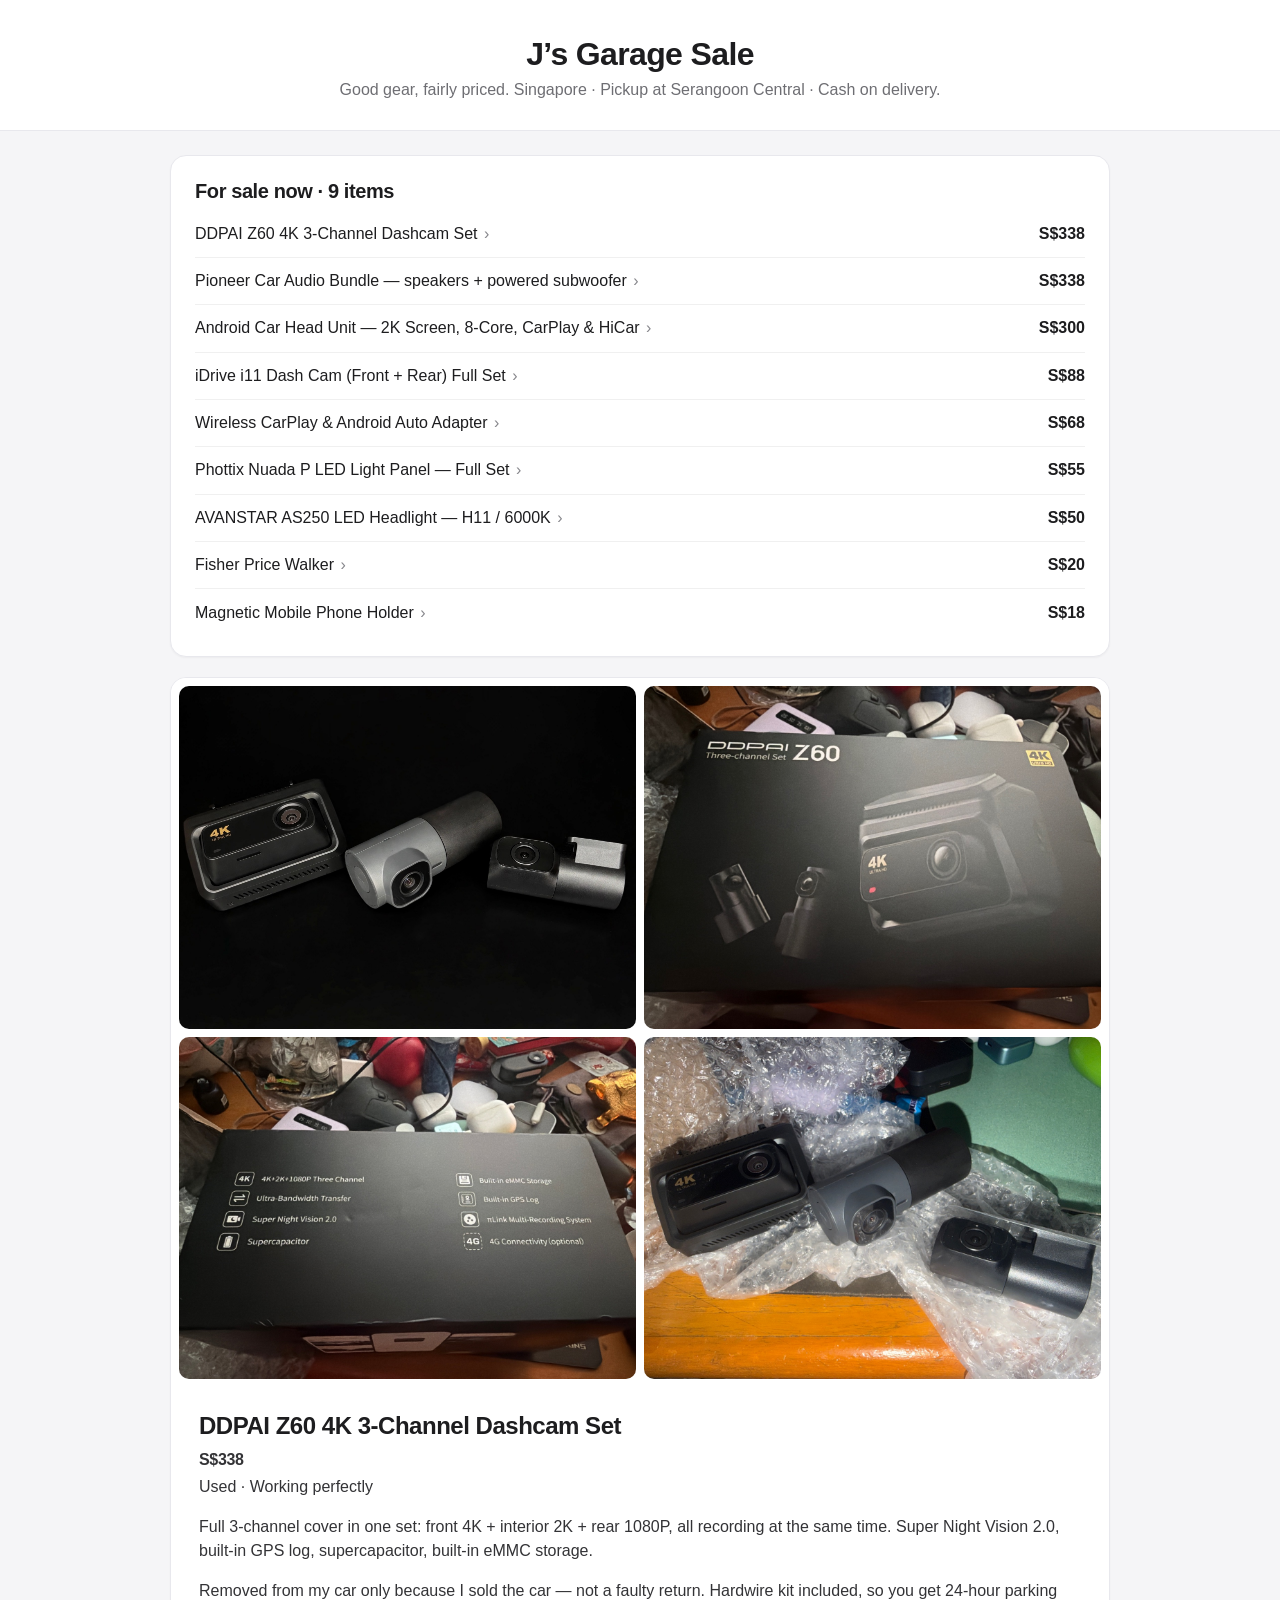
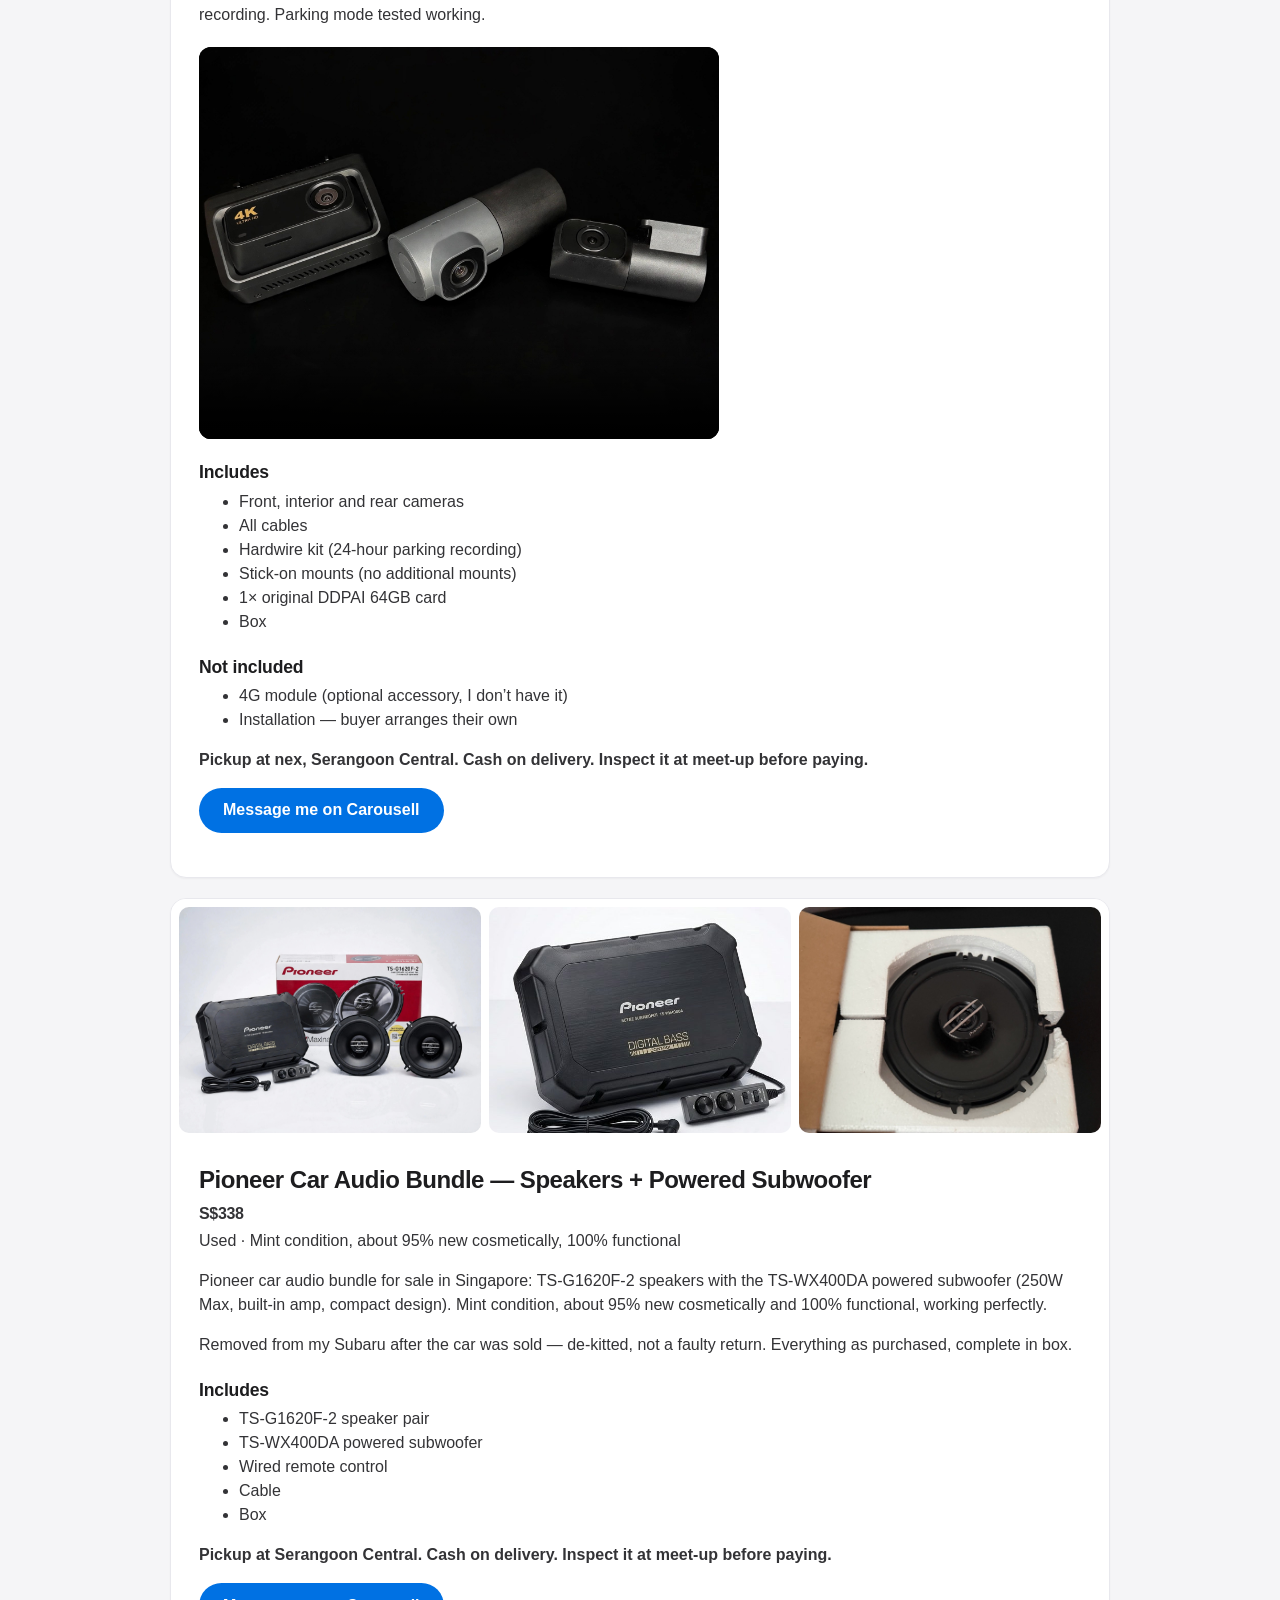
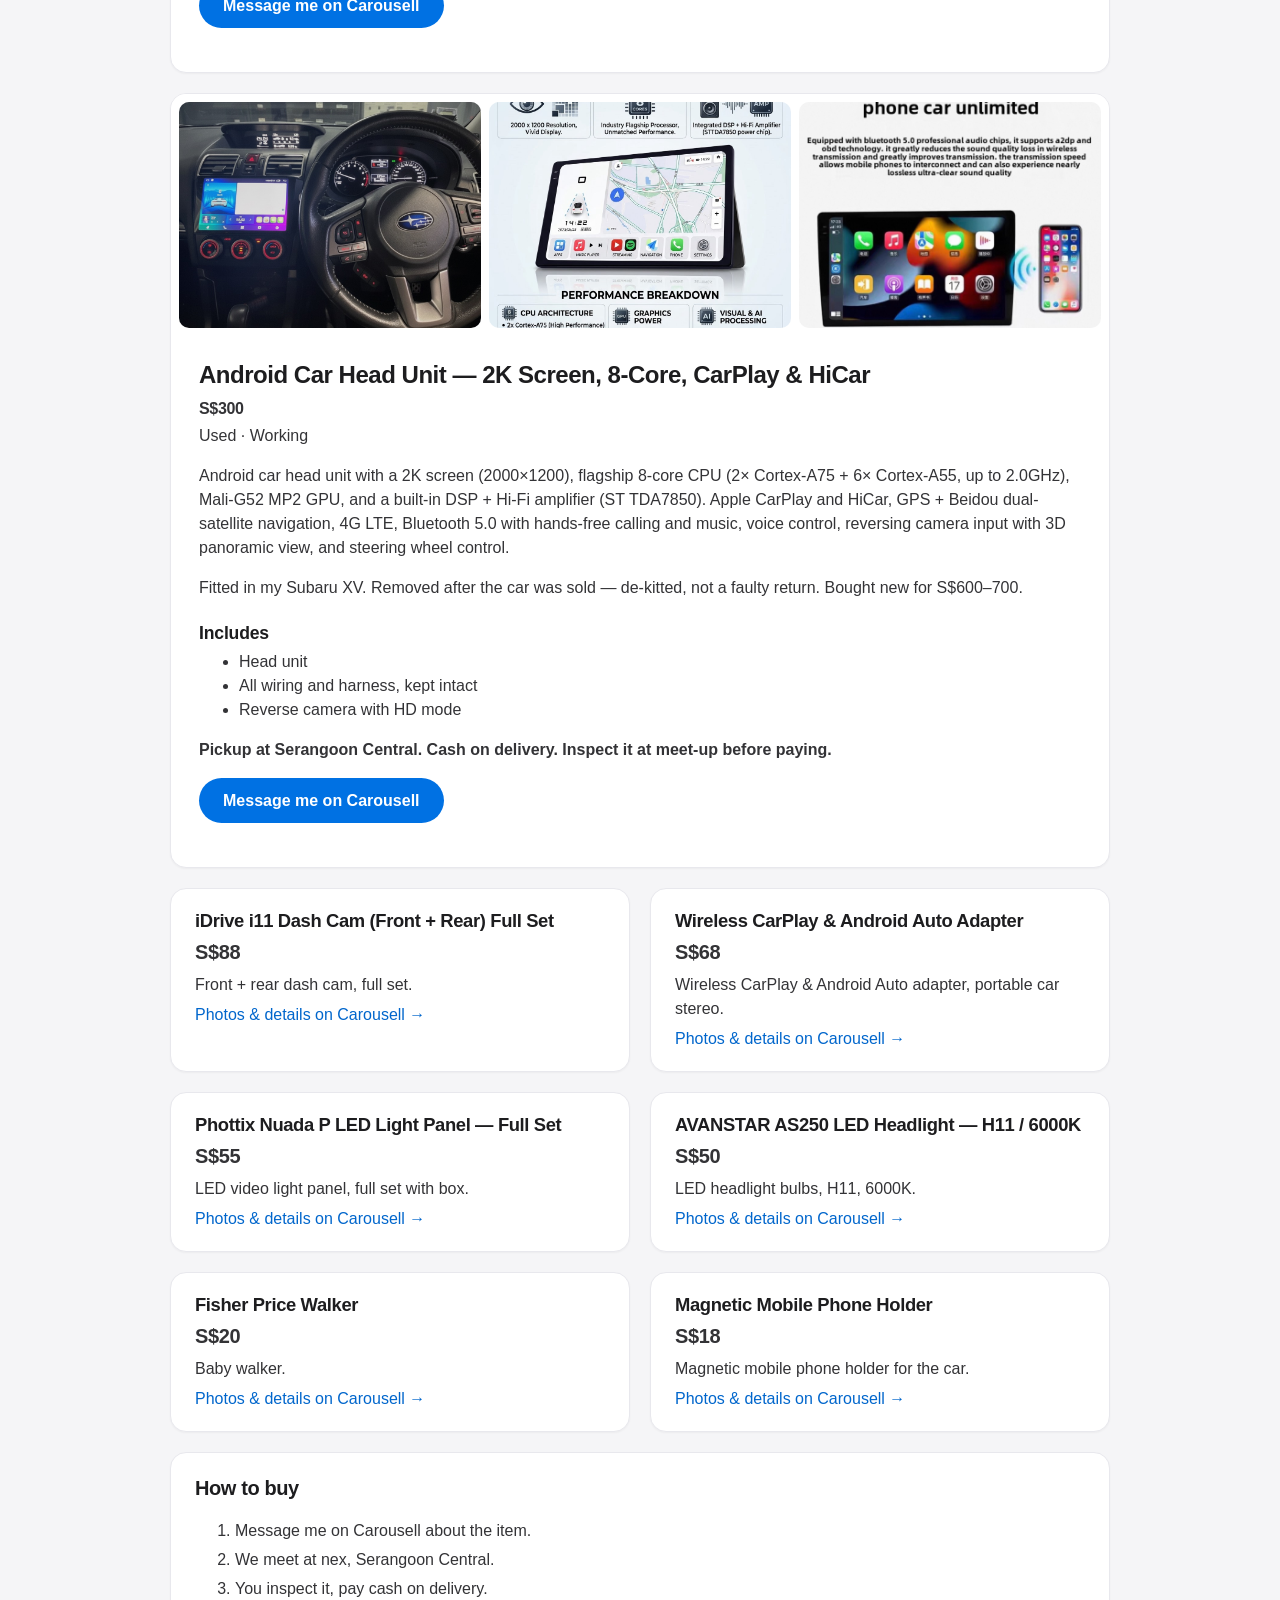
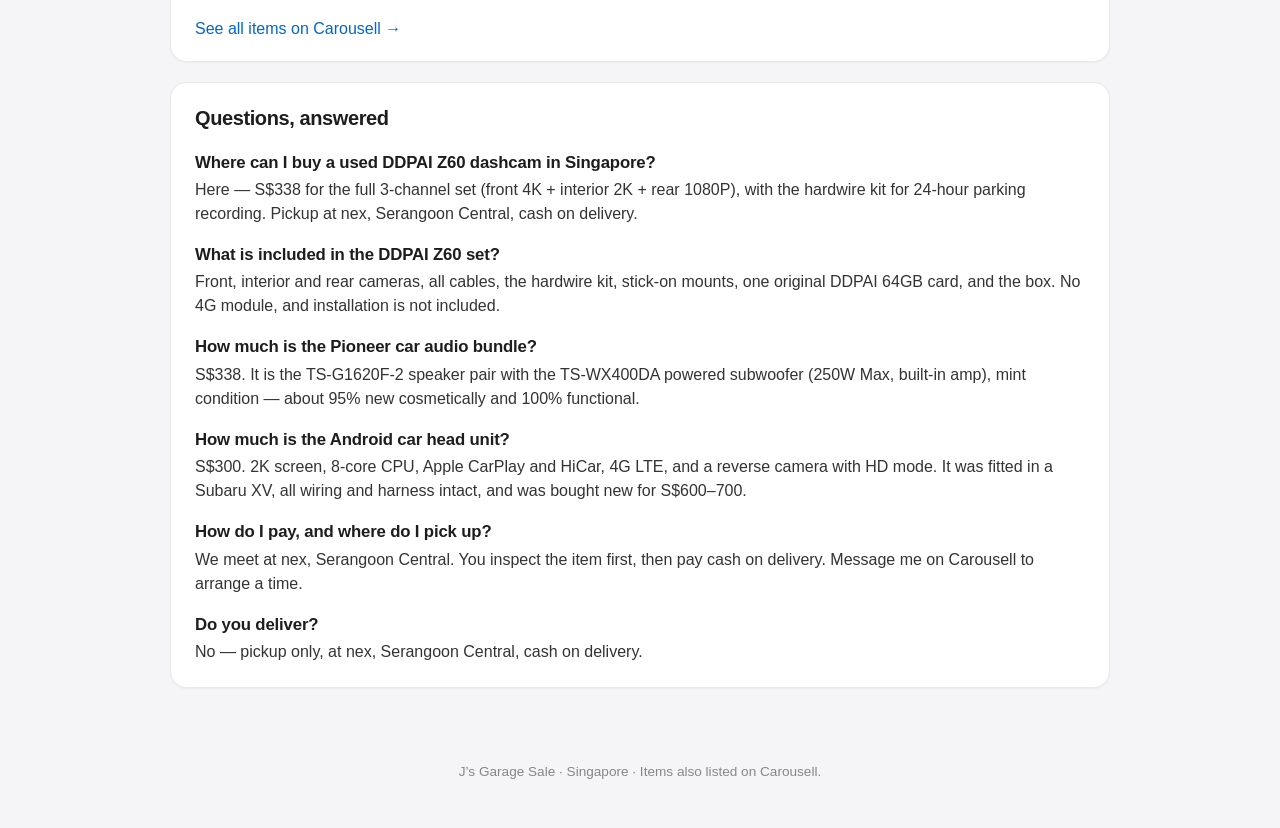
==== commit a7d4f48d: "Add files via upload" ====
--- a/index.html
+++ b/index.html
@@ -8,7 +8,9 @@
 <meta property="og:type" content="website">
 <meta property="og:title" content="J's Garage Sale — Singapore">
 <meta property="og:description" content="Dashcams, car audio, LED lights and more, fairly priced. Pickup Serangoon Central, cash on delivery.">
-<meta property="og:image" content="ddpai-cameras-clean.jpg">
+<meta property="og:image" content="https://shopeasy-sage.vercel.app/ddpai-cameras-clean.jpg">
+<meta property="og:url" content="https://shopeasy-sage.vercel.app/">
+<link rel="canonical" href="https://shopeasy-sage.vercel.app/">
 <script type="application/ld+json">
 {
   "@context": "https://schema.org",
@@ -55,6 +57,7 @@
       "item": {
         "@type": "Product",
         "name": "iDrive i11 Dash Cam (Front + Rear) Full Set",
+        "description": "Front + rear dash cam, full set.",
         "url": "https://www.carousell.sg/u/clickgift/",
         "offers": { "@type": "Offer", "priceCurrency": "SGD", "price": "88", "availability": "https://schema.org/InStock", "itemCondition": "https://schema.org/UsedCondition" }
       }
@@ -64,6 +67,7 @@
       "item": {
         "@type": "Product",
         "name": "Wireless CarPlay & Android Auto Adapter",
+        "description": "Wireless CarPlay and Android Auto adapter, portable car stereo.",
         "url": "https://www.carousell.sg/u/clickgift/",
         "offers": { "@type": "Offer", "priceCurrency": "SGD", "price": "68", "availability": "https://schema.org/InStock", "itemCondition": "https://schema.org/UsedCondition" }
       }
@@ -73,6 +77,7 @@
       "item": {
         "@type": "Product",
         "name": "AVANSTAR AS250 LED Headlight — H11 / 6000K",
+        "description": "LED headlight bulbs, H11, 6000K.",
         "url": "https://www.carousell.sg/u/clickgift/",
         "offers": { "@type": "Offer", "priceCurrency": "SGD", "price": "50", "availability": "https://schema.org/InStock", "itemCondition": "https://schema.org/UsedCondition" }
       }
@@ -82,6 +87,7 @@
       "item": {
         "@type": "Product",
         "name": "Phottix Nuada P LED Light Panel — Full Set",
+        "description": "LED video light panel, full set with box.",
         "url": "https://www.carousell.sg/u/clickgift/",
         "offers": { "@type": "Offer", "priceCurrency": "SGD", "price": "55", "availability": "https://schema.org/InStock", "itemCondition": "https://schema.org/UsedCondition" }
       }
@@ -91,6 +97,7 @@
       "item": {
         "@type": "Product",
         "name": "Magnetic Mobile Phone Holder",
+        "description": "Magnetic mobile phone holder for the car.",
         "url": "https://www.carousell.sg/u/clickgift/",
         "offers": { "@type": "Offer", "priceCurrency": "SGD", "price": "18", "availability": "https://schema.org/InStock", "itemCondition": "https://schema.org/UsedCondition" }
       }
@@ -100,10 +107,49 @@
       "item": {
         "@type": "Product",
         "name": "Fisher Price Walker",
+        "description": "Fisher-Price baby walker.",
         "brand": { "@type": "Brand", "name": "Fisher-Price" },
         "url": "https://www.carousell.sg/u/clickgift/",
         "offers": { "@type": "Offer", "priceCurrency": "SGD", "price": "20", "availability": "https://schema.org/InStock", "itemCondition": "https://schema.org/UsedCondition" }
       }
+    }
+  ]
+}
+</script>
+<script type="application/ld+json">
+{
+  "@context": "https://schema.org",
+  "@type": "FAQPage",
+  "mainEntity": [
+    {
+      "@type": "Question",
+      "name": "Where can I buy a used DDPAI Z60 dashcam in Singapore?",
+      "acceptedAnswer": {"@type": "Answer", "text": "Here \u2014 S$338 for the full 3-channel set (front 4K + interior 2K + rear 1080P), with the hardwire kit for 24-hour parking recording. Pickup at nex, Serangoon Central, cash on delivery."}
+    },
+    {
+      "@type": "Question",
+      "name": "What is included in the DDPAI Z60 set?",
+      "acceptedAnswer": {"@type": "Answer", "text": "Front, interior and rear cameras, all cables, the hardwire kit, stick-on mounts, one original DDPAI 64GB card, and the box. No 4G module, and installation is not included."}
+    },
+    {
+      "@type": "Question",
+      "name": "How much is the Pioneer car audio bundle?",
+      "acceptedAnswer": {"@type": "Answer", "text": "S$338. It is the TS-G1620F-2 speaker pair with the TS-WX400DA powered subwoofer (250W Max, built-in amp), mint condition \u2014 about 95% new cosmetically and 100% functional."}
+    },
+    {
+      "@type": "Question",
+      "name": "How much is the Android car head unit?",
+      "acceptedAnswer": {"@type": "Answer", "text": "S$300. 2K screen, 8-core CPU, Apple CarPlay and HiCar, 4G LTE, and a reverse camera with HD mode. It was fitted in a Subaru XV, all wiring and harness intact, and was bought new for S$600\u2013700."}
+    },
+    {
+      "@type": "Question",
+      "name": "How do I pay, and where do I pick up?",
+      "acceptedAnswer": {"@type": "Answer", "text": "We meet at nex, Serangoon Central. You inspect the item first, then pay cash on delivery. Message me on Carousell to arrange a time."}
+    },
+    {
+      "@type": "Question",
+      "name": "Do you deliver?",
+      "acceptedAnswer": {"@type": "Answer", "text": "No \u2014 pickup only, at nex, Serangoon Central, cash on delivery."}
     }
   ]
 }
@@ -285,6 +331,22 @@
     </ol>
     <p><a href="https://www.carousell.sg/u/clickgift/">See all items on Carousell &rarr;</a></p>
   </section>
+
+  <section class="faq" id="faq">
+    <h2>Questions, answered</h2>
+    <h3>Where can I buy a used DDPAI Z60 dashcam in Singapore?</h3>
+    <p>Here &mdash; S$338 for the full 3-channel set (front 4K + interior 2K + rear 1080P), with the hardwire kit for 24-hour parking recording. Pickup at nex, Serangoon Central, cash on delivery.</p>
+    <h3>What is included in the DDPAI Z60 set?</h3>
+    <p>Front, interior and rear cameras, all cables, the hardwire kit, stick-on mounts, one original DDPAI 64GB card, and the box. No 4G module, and installation is not included.</p>
+    <h3>How much is the Pioneer car audio bundle?</h3>
+    <p>S$338. It is the TS-G1620F-2 speaker pair with the TS-WX400DA powered subwoofer (250W Max, built-in amp), mint condition &mdash; about 95% new cosmetically and 100% functional.</p>
+    <h3>How much is the Android car head unit?</h3>
+    <p>S$300. 2K screen, 8-core CPU, Apple CarPlay and HiCar, 4G LTE, and a reverse camera with HD mode. It was fitted in a Subaru XV, all wiring and harness intact, and was bought new for S$600&ndash;700.</p>
+    <h3>How do I pay, and where do I pick up?</h3>
+    <p>We meet at nex, Serangoon Central. You inspect the item first, then pay cash on delivery. Message me on Carousell to arrange a time.</p>
+    <h3>Do you deliver?</h3>
+    <p>No &mdash; pickup only, at nex, Serangoon Central, cash on delivery.</p>
+  </section>
 </main>
 
 <footer>
--- a/styles.css
+++ b/styles.css
@@ -41,7 +41,7 @@
 main { max-width: 980px; margin: 0 auto; padding: 1.5rem 1.25rem 2.5rem; }
 
 /* Cards — thin border, barely-there shadow. */
-.index, .item, .item-mini, .how {
+.index, .item, .item-mini, .how, .faq {
   background: #fff;
   border: 1px solid #e8e8ed;
   border-radius: 16px;
@@ -179,6 +179,14 @@
 .how li { margin-bottom: 0.3rem; }
 .how p:last-child { margin-bottom: 0; }
 
+/* FAQ. */
+.faq { padding: 1.25rem 1.5rem; margin-top: 1.25rem; }
+
+.faq h2 { margin-top: 0; font-size: 1.25rem; letter-spacing: -0.02em; }
+.faq h3 { margin: 1rem 0 0.2rem; font-size: 1.05rem; letter-spacing: -0.01em; }
+.faq h3:first-of-type { margin-top: 0.5rem; }
+.faq p { color: #333336; margin: 0.2rem 0; }
+
 footer {
   text-align: center;
   color: #86868b;
@@ -194,6 +202,6 @@
   .photos.four { grid-template-columns: 1fr; }
   .photos img { aspect-ratio: 16 / 10; }
   .details { padding: 1.25rem; }
-  .index, .item-mini, .how { padding: 1.1rem 1.25rem; }
+  .index, .item-mini, .how, .faq { padding: 1.1rem 1.25rem; }
   .minis { grid-template-columns: 1fr; gap: 1rem; }
 }
